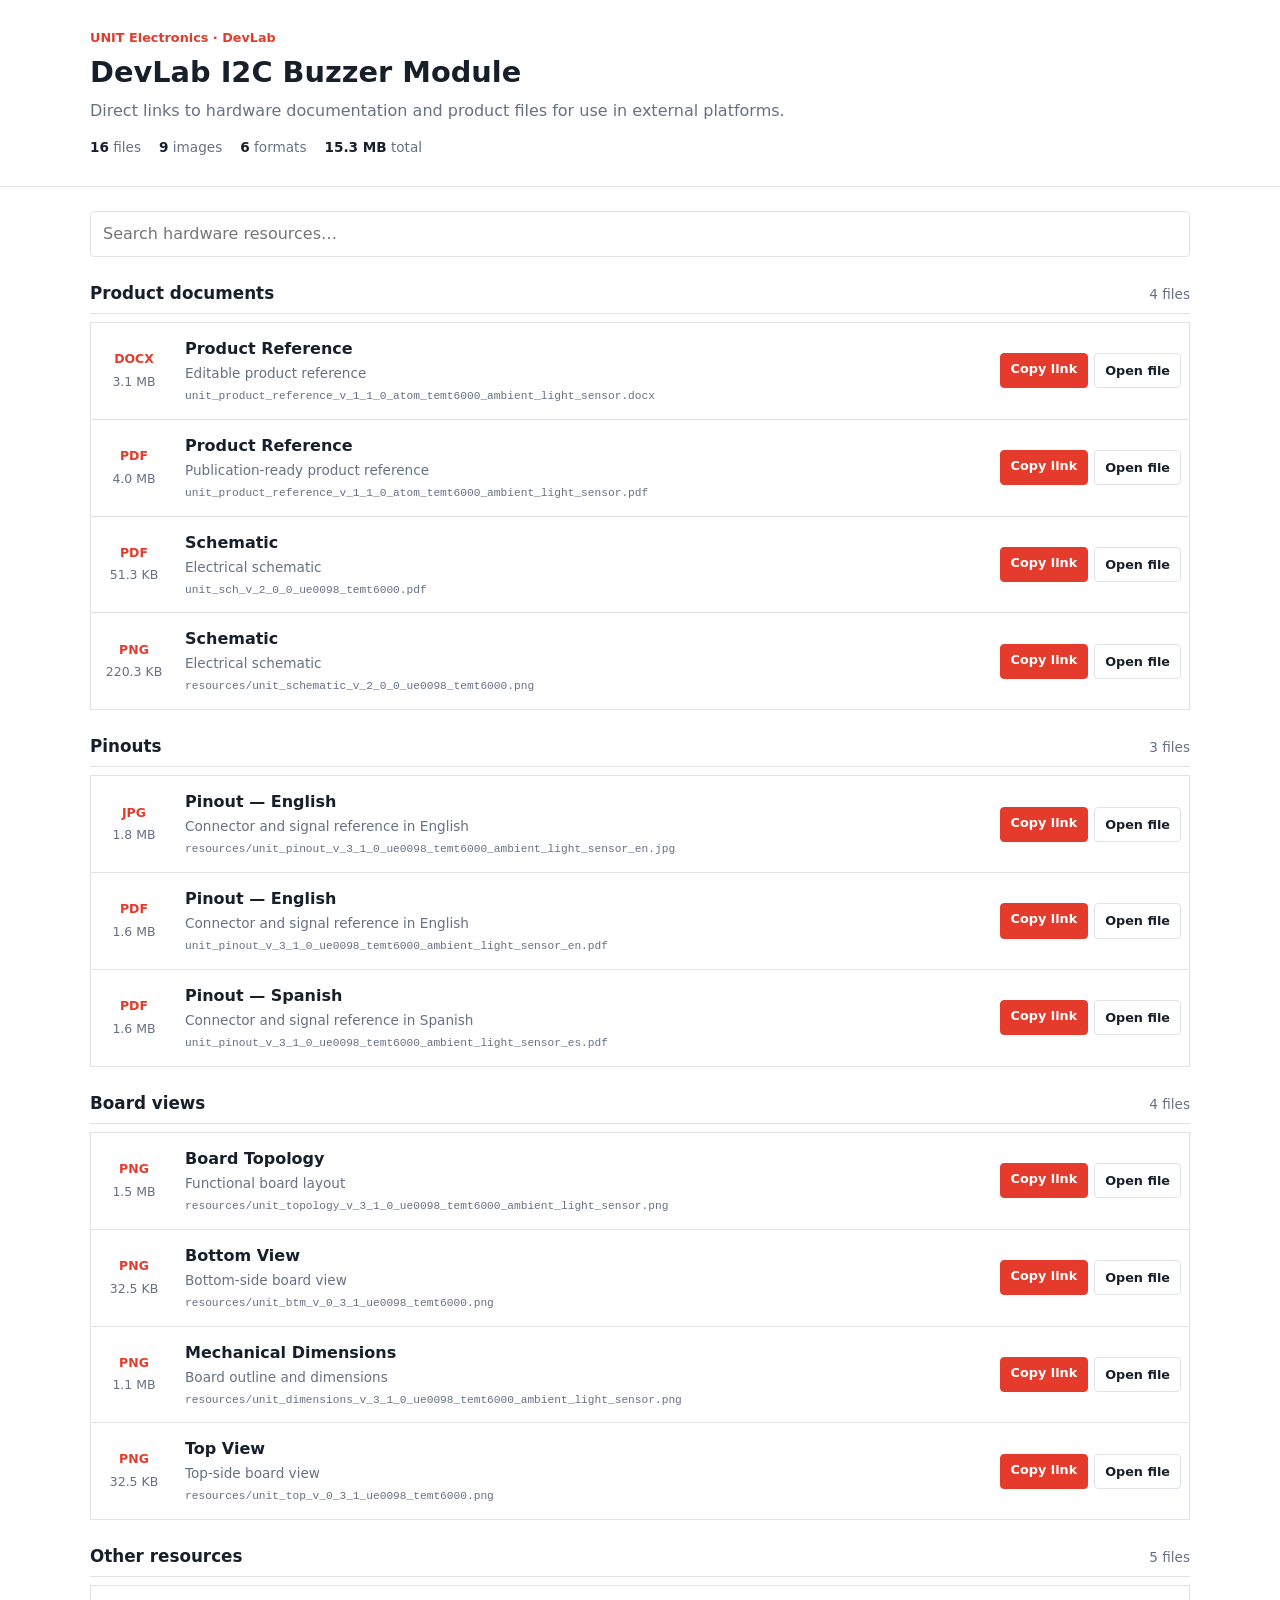
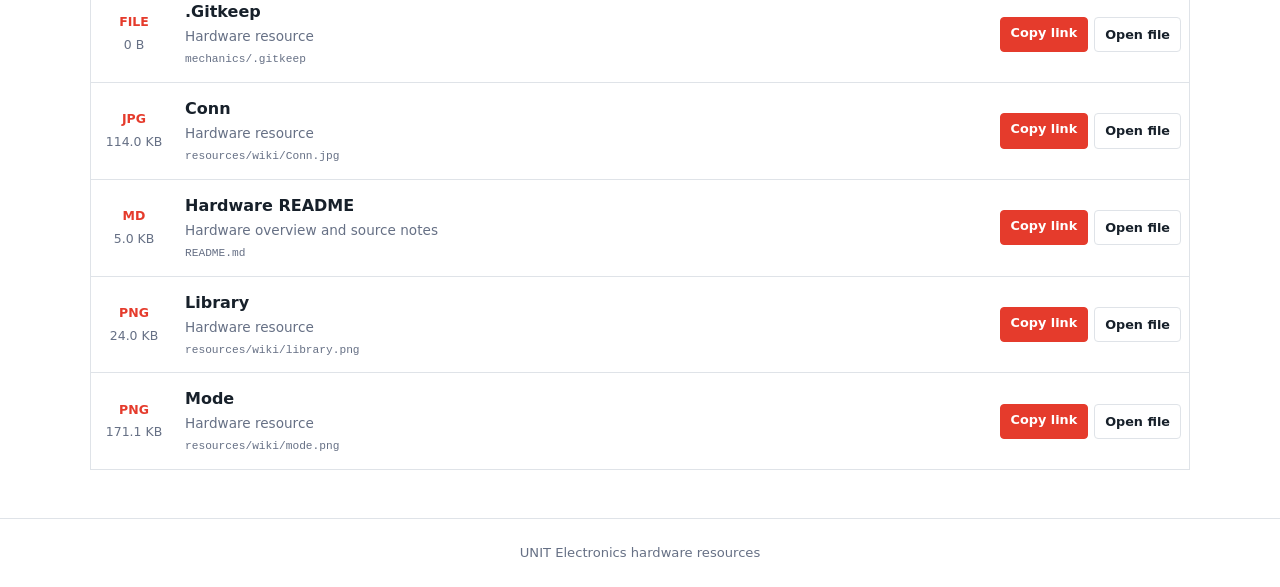
==== docs/index.html @ d955d3a2 "Auto-update hardware documentation" ====
<!DOCTYPE html>
<html lang="en">
<head>
  <base href="hardware/">
  <meta charset="UTF-8">
  <meta name="viewport" content="width=device-width, initial-scale=1.0">
  <meta name="description" content="DevLab I2C Buzzer Module hardware documentation and downloads">
  <title>DevLab I2C Buzzer Module | Hardware Resources</title>
  <style>
    :root {
      --ink: #17202a;
      --muted: #667085;
      --line: #dfe3e8;
      --brand: #e53b2c;
    }
    * { box-sizing: border-box; }
    body {
      margin: 0;
      color: var(--ink);
      font: 16px/1.5 Inter, ui-sans-serif, system-ui, -apple-system, sans-serif;
    }
    .site-header { border-bottom: 1px solid var(--line); }
    .header-content, main {
      width: min(1100px, calc(100% - 32px));
      margin: 0 auto;
    }
    .header-content { padding: 28px 0; }
    .eyebrow {
      margin: 0 0 4px;
      color: var(--brand);
      font-size: .8rem;
      font-weight: 700;
    }
    h1 { margin: 0; font-size: 1.8rem; }
    .subtitle { margin: 5px 0 0; color: var(--muted); }
    .summary {
      display: flex;
      flex-wrap: wrap;
      gap: 18px;
      margin-top: 14px;
      color: var(--muted);
      font-size: .85rem;
    }
    .summary strong { color: var(--ink); }
    main { padding: 24px 0 48px; }
    .toolbar { margin-bottom: 24px; }
    .search {
      width: 100%;
      padding: 10px 12px;
      border: 1px solid var(--line);
      border-radius: 4px;
      color: var(--ink);
      font: inherit;
    }
    .search:focus { outline: 2px solid #f6c4bf; border-color: var(--brand); }
    .resource-section { margin-top: 24px; }
    .section-heading {
      display: flex;
      align-items: baseline;
      justify-content: space-between;
      margin-bottom: 8px;
      border-bottom: 1px solid var(--line);
    }
    .section-heading h2 { margin: 0 0 7px; font-size: 1.05rem; }
    .section-heading span { color: var(--muted); font-size: .85rem; }
    .resource-list { border-top: 1px solid var(--line); }
    .resource-item {
      display: grid;
      grid-template-columns: 70px minmax(0, 1fr) auto;
      align-items: center;
      gap: 16px;
      padding: 14px 8px;
      border: 1px solid var(--line);
      border-top: 0;
    }
    .file-meta { display: grid; gap: 4px; text-align: center; }
    .file-type {
      color: var(--brand);
      font-size: .78rem;
    }
    .file-size { color: var(--muted); font-size: .78rem; }
    .resource-details { min-width: 0; }
    .resource-item h3 { margin: 0; font-size: 1rem; }
    .resource-item p {
      display: inline;
      margin: 0 8px 0 0;
      color: var(--muted);
      font-size: .85rem;
    }
    .resource-item code {
      display: block;
      overflow: hidden;
      margin-top: 3px;
      color: var(--muted);
      font-size: .7rem;
      text-overflow: ellipsis;
      white-space: nowrap;
    }
    .actions { display: flex; gap: 6px; }
    .button {
      display: inline-flex;
      justify-content: center;
      padding: 7px 10px;
      border: 1px solid var(--line);
      border-radius: 4px;
      color: var(--ink);
      background: #fff;
      cursor: pointer;
      text-decoration: none;
      font-size: .8rem;
      font-weight: 600;
      font-family: inherit;
    }
    .button:hover { border-color: #aeb4bd; }
    .button.primary { color: #fff; border-color: var(--brand); background: var(--brand); }
    .empty-state { display: none; padding: 32px 0; color: var(--muted); text-align: center; }
    footer { padding: 24px 16px; border-top: 1px solid var(--line); color: var(--muted); text-align: center; font-size: .82rem; }
    [hidden] { display: none !important; }
    .visually-hidden {
      position: absolute;
      width: 1px;
      height: 1px;
      padding: 0;
      margin: -1px;
      overflow: hidden;
      clip: rect(0, 0, 0, 0);
      white-space: nowrap;
      border: 0;
    }
    @media (max-width: 680px) {
      .resource-item { grid-template-columns: 52px minmax(0, 1fr); }
      .actions { grid-column: 1 / -1; padding-left: 68px; }
    }
  </style>
</head>
<body>
  <header class="site-header">
    <div class="header-content">
      <p class="eyebrow">UNIT Electronics · DevLab</p>
      <h1>DevLab I2C Buzzer Module</h1>
      <p class="subtitle">Direct links to hardware documentation and product files for use in external platforms.</p>
      <div class="summary" aria-label="Resource summary">
        <span><strong>16</strong> files</span>
        <span><strong>9</strong> images</span>
        <span><strong>6</strong> formats</span>
        <span><strong>15.3 MB</strong> total</span>
      </div>
    </div>
  </header>
  <main>
    <div class="toolbar">
      <label for="resource-search" class="visually-hidden">Search hardware resources</label>
      <input id="resource-search" class="search" type="search" placeholder="Search hardware resources…" autocomplete="off">
    </div>

      <section class="resource-section">
        <div class="section-heading">
          <h2>Product documents</h2>
          <span>4 files</span>
        </div>
        <div class="resource-list">
        <article class="resource-item" data-search="product reference unit_product_reference_v_1_1_0_atom_temt6000_ambient_light_sensor.docx editable product reference">
          <div class="file-meta">
            <strong class="file-type">DOCX</strong>
            <span class="file-size">3.1 MB</span>
          </div>
          <div class="resource-details">
            <h3>Product Reference</h3>
            <p>Editable product reference</p>
            <code title="unit_product_reference_v_1_1_0_atom_temt6000_ambient_light_sensor.docx">unit_product_reference_v_1_1_0_atom_temt6000_ambient_light_sensor.docx</code>
          </div>
          <div class="actions">
            <button class="button primary copy-link" type="button" data-url="unit_product_reference_v_1_1_0_atom_temt6000_ambient_light_sensor.docx">Copy link</button>
            <a class="button" href="unit_product_reference_v_1_1_0_atom_temt6000_ambient_light_sensor.docx" target="_blank" rel="noopener">Open file</a>
          </div>
        </article>

        <article class="resource-item" data-search="product reference unit_product_reference_v_1_1_0_atom_temt6000_ambient_light_sensor.pdf publication-ready product reference">
          <div class="file-meta">
            <strong class="file-type">PDF</strong>
            <span class="file-size">4.0 MB</span>
          </div>
          <div class="resource-details">
            <h3>Product Reference</h3>
            <p>Publication-ready product reference</p>
            <code title="unit_product_reference_v_1_1_0_atom_temt6000_ambient_light_sensor.pdf">unit_product_reference_v_1_1_0_atom_temt6000_ambient_light_sensor.pdf</code>
          </div>
          <div class="actions">
            <button class="button primary copy-link" type="button" data-url="unit_product_reference_v_1_1_0_atom_temt6000_ambient_light_sensor.pdf">Copy link</button>
            <a class="button" href="unit_product_reference_v_1_1_0_atom_temt6000_ambient_light_sensor.pdf" target="_blank" rel="noopener">Open file</a>
          </div>
        </article>

        <article class="resource-item" data-search="schematic unit_sch_v_2_0_0_ue0098_temt6000.pdf electrical schematic">
          <div class="file-meta">
            <strong class="file-type">PDF</strong>
            <span class="file-size">51.3 KB</span>
          </div>
          <div class="resource-details">
            <h3>Schematic</h3>
            <p>Electrical schematic</p>
            <code title="unit_sch_v_2_0_0_ue0098_temt6000.pdf">unit_sch_v_2_0_0_ue0098_temt6000.pdf</code>
          </div>
          <div class="actions">
            <button class="button primary copy-link" type="button" data-url="unit_sch_v_2_0_0_ue0098_temt6000.pdf">Copy link</button>
            <a class="button" href="unit_sch_v_2_0_0_ue0098_temt6000.pdf" target="_blank" rel="noopener">Open file</a>
          </div>
        </article>

        <article class="resource-item" data-search="schematic resources/unit_schematic_v_2_0_0_ue0098_temt6000.png electrical schematic">
          <div class="file-meta">
            <strong class="file-type">PNG</strong>
            <span class="file-size">220.3 KB</span>
          </div>
          <div class="resource-details">
            <h3>Schematic</h3>
            <p>Electrical schematic</p>
            <code title="resources/unit_schematic_v_2_0_0_ue0098_temt6000.png">resources/unit_schematic_v_2_0_0_ue0098_temt6000.png</code>
          </div>
          <div class="actions">
            <button class="button primary copy-link" type="button" data-url="resources/unit_schematic_v_2_0_0_ue0098_temt6000.png">Copy link</button>
            <a class="button" href="resources/unit_schematic_v_2_0_0_ue0098_temt6000.png" target="_blank" rel="noopener">Open file</a>
          </div>
        </article>
        </div>
      </section>
      <section class="resource-section">
        <div class="section-heading">
          <h2>Pinouts</h2>
          <span>3 files</span>
        </div>
        <div class="resource-list">
        <article class="resource-item" data-search="pinout — english resources/unit_pinout_v_3_1_0_ue0098_temt6000_ambient_light_sensor_en.jpg connector and signal reference in english">
          <div class="file-meta">
            <strong class="file-type">JPG</strong>
            <span class="file-size">1.8 MB</span>
          </div>
          <div class="resource-details">
            <h3>Pinout — English</h3>
            <p>Connector and signal reference in English</p>
            <code title="resources/unit_pinout_v_3_1_0_ue0098_temt6000_ambient_light_sensor_en.jpg">resources/unit_pinout_v_3_1_0_ue0098_temt6000_ambient_light_sensor_en.jpg</code>
          </div>
          <div class="actions">
            <button class="button primary copy-link" type="button" data-url="resources/unit_pinout_v_3_1_0_ue0098_temt6000_ambient_light_sensor_en.jpg">Copy link</button>
            <a class="button" href="resources/unit_pinout_v_3_1_0_ue0098_temt6000_ambient_light_sensor_en.jpg" target="_blank" rel="noopener">Open file</a>
          </div>
        </article>

        <article class="resource-item" data-search="pinout — english unit_pinout_v_3_1_0_ue0098_temt6000_ambient_light_sensor_en.pdf connector and signal reference in english">
          <div class="file-meta">
            <strong class="file-type">PDF</strong>
            <span class="file-size">1.6 MB</span>
          </div>
          <div class="resource-details">
            <h3>Pinout — English</h3>
            <p>Connector and signal reference in English</p>
            <code title="unit_pinout_v_3_1_0_ue0098_temt6000_ambient_light_sensor_en.pdf">unit_pinout_v_3_1_0_ue0098_temt6000_ambient_light_sensor_en.pdf</code>
          </div>
          <div class="actions">
            <button class="button primary copy-link" type="button" data-url="unit_pinout_v_3_1_0_ue0098_temt6000_ambient_light_sensor_en.pdf">Copy link</button>
            <a class="button" href="unit_pinout_v_3_1_0_ue0098_temt6000_ambient_light_sensor_en.pdf" target="_blank" rel="noopener">Open file</a>
          </div>
        </article>

        <article class="resource-item" data-search="pinout — spanish unit_pinout_v_3_1_0_ue0098_temt6000_ambient_light_sensor_es.pdf connector and signal reference in spanish">
          <div class="file-meta">
            <strong class="file-type">PDF</strong>
            <span class="file-size">1.6 MB</span>
          </div>
          <div class="resource-details">
            <h3>Pinout — Spanish</h3>
            <p>Connector and signal reference in Spanish</p>
            <code title="unit_pinout_v_3_1_0_ue0098_temt6000_ambient_light_sensor_es.pdf">unit_pinout_v_3_1_0_ue0098_temt6000_ambient_light_sensor_es.pdf</code>
          </div>
          <div class="actions">
            <button class="button primary copy-link" type="button" data-url="unit_pinout_v_3_1_0_ue0098_temt6000_ambient_light_sensor_es.pdf">Copy link</button>
            <a class="button" href="unit_pinout_v_3_1_0_ue0098_temt6000_ambient_light_sensor_es.pdf" target="_blank" rel="noopener">Open file</a>
          </div>
        </article>
        </div>
      </section>
      <section class="resource-section">
        <div class="section-heading">
          <h2>Board views</h2>
          <span>4 files</span>
        </div>
        <div class="resource-list">
        <article class="resource-item" data-search="board topology resources/unit_topology_v_3_1_0_ue0098_temt6000_ambient_light_sensor.png functional board layout">
          <div class="file-meta">
            <strong class="file-type">PNG</strong>
            <span class="file-size">1.5 MB</span>
          </div>
          <div class="resource-details">
            <h3>Board Topology</h3>
            <p>Functional board layout</p>
            <code title="resources/unit_topology_v_3_1_0_ue0098_temt6000_ambient_light_sensor.png">resources/unit_topology_v_3_1_0_ue0098_temt6000_ambient_light_sensor.png</code>
          </div>
          <div class="actions">
            <button class="button primary copy-link" type="button" data-url="resources/unit_topology_v_3_1_0_ue0098_temt6000_ambient_light_sensor.png">Copy link</button>
            <a class="button" href="resources/unit_topology_v_3_1_0_ue0098_temt6000_ambient_light_sensor.png" target="_blank" rel="noopener">Open file</a>
          </div>
        </article>

        <article class="resource-item" data-search="bottom view resources/unit_btm_v_0_3_1_ue0098_temt6000.png bottom-side board view">
          <div class="file-meta">
            <strong class="file-type">PNG</strong>
            <span class="file-size">32.5 KB</span>
          </div>
          <div class="resource-details">
            <h3>Bottom View</h3>
            <p>Bottom-side board view</p>
            <code title="resources/unit_btm_v_0_3_1_ue0098_temt6000.png">resources/unit_btm_v_0_3_1_ue0098_temt6000.png</code>
          </div>
          <div class="actions">
            <button class="button primary copy-link" type="button" data-url="resources/unit_btm_v_0_3_1_ue0098_temt6000.png">Copy link</button>
            <a class="button" href="resources/unit_btm_v_0_3_1_ue0098_temt6000.png" target="_blank" rel="noopener">Open file</a>
          </div>
        </article>

        <article class="resource-item" data-search="mechanical dimensions resources/unit_dimensions_v_3_1_0_ue0098_temt6000_ambient_light_sensor.png board outline and dimensions">
          <div class="file-meta">
            <strong class="file-type">PNG</strong>
            <span class="file-size">1.1 MB</span>
          </div>
          <div class="resource-details">
            <h3>Mechanical Dimensions</h3>
            <p>Board outline and dimensions</p>
            <code title="resources/unit_dimensions_v_3_1_0_ue0098_temt6000_ambient_light_sensor.png">resources/unit_dimensions_v_3_1_0_ue0098_temt6000_ambient_light_sensor.png</code>
          </div>
          <div class="actions">
            <button class="button primary copy-link" type="button" data-url="resources/unit_dimensions_v_3_1_0_ue0098_temt6000_ambient_light_sensor.png">Copy link</button>
            <a class="button" href="resources/unit_dimensions_v_3_1_0_ue0098_temt6000_ambient_light_sensor.png" target="_blank" rel="noopener">Open file</a>
          </div>
        </article>

        <article class="resource-item" data-search="top view resources/unit_top_v_0_3_1_ue0098_temt6000.png top-side board view">
          <div class="file-meta">
            <strong class="file-type">PNG</strong>
            <span class="file-size">32.5 KB</span>
          </div>
          <div class="resource-details">
            <h3>Top View</h3>
            <p>Top-side board view</p>
            <code title="resources/unit_top_v_0_3_1_ue0098_temt6000.png">resources/unit_top_v_0_3_1_ue0098_temt6000.png</code>
          </div>
          <div class="actions">
            <button class="button primary copy-link" type="button" data-url="resources/unit_top_v_0_3_1_ue0098_temt6000.png">Copy link</button>
            <a class="button" href="resources/unit_top_v_0_3_1_ue0098_temt6000.png" target="_blank" rel="noopener">Open file</a>
          </div>
        </article>
        </div>
      </section>
      <section class="resource-section">
        <div class="section-heading">
          <h2>Other resources</h2>
          <span>5 files</span>
        </div>
        <div class="resource-list">
        <article class="resource-item" data-search=".gitkeep mechanics/.gitkeep hardware resource">
          <div class="file-meta">
            <strong class="file-type">FILE</strong>
            <span class="file-size">0 B</span>
          </div>
          <div class="resource-details">
            <h3>.Gitkeep</h3>
            <p>Hardware resource</p>
            <code title="mechanics/.gitkeep">mechanics/.gitkeep</code>
          </div>
          <div class="actions">
            <button class="button primary copy-link" type="button" data-url="mechanics/.gitkeep">Copy link</button>
            <a class="button" href="mechanics/.gitkeep" target="_blank" rel="noopener">Open file</a>
          </div>
        </article>

        <article class="resource-item" data-search="conn resources/wiki/conn.jpg hardware resource">
          <div class="file-meta">
            <strong class="file-type">JPG</strong>
            <span class="file-size">114.0 KB</span>
          </div>
          <div class="resource-details">
            <h3>Conn</h3>
            <p>Hardware resource</p>
            <code title="resources/wiki/Conn.jpg">resources/wiki/Conn.jpg</code>
          </div>
          <div class="actions">
            <button class="button primary copy-link" type="button" data-url="resources/wiki/Conn.jpg">Copy link</button>
            <a class="button" href="resources/wiki/Conn.jpg" target="_blank" rel="noopener">Open file</a>
          </div>
        </article>

        <article class="resource-item" data-search="hardware readme readme.md hardware overview and source notes">
          <div class="file-meta">
            <strong class="file-type">MD</strong>
            <span class="file-size">5.0 KB</span>
          </div>
          <div class="resource-details">
            <h3>Hardware README</h3>
            <p>Hardware overview and source notes</p>
            <code title="README.md">README.md</code>
          </div>
          <div class="actions">
            <button class="button primary copy-link" type="button" data-url="README.md">Copy link</button>
            <a class="button" href="README.md" target="_blank" rel="noopener">Open file</a>
          </div>
        </article>

        <article class="resource-item" data-search="library resources/wiki/library.png hardware resource">
          <div class="file-meta">
            <strong class="file-type">PNG</strong>
            <span class="file-size">24.0 KB</span>
          </div>
          <div class="resource-details">
            <h3>Library</h3>
            <p>Hardware resource</p>
            <code title="resources/wiki/library.png">resources/wiki/library.png</code>
          </div>
          <div class="actions">
            <button class="button primary copy-link" type="button" data-url="resources/wiki/library.png">Copy link</button>
            <a class="button" href="resources/wiki/library.png" target="_blank" rel="noopener">Open file</a>
          </div>
        </article>

        <article class="resource-item" data-search="mode resources/wiki/mode.png hardware resource">
          <div class="file-meta">
            <strong class="file-type">PNG</strong>
            <span class="file-size">171.1 KB</span>
          </div>
          <div class="resource-details">
            <h3>Mode</h3>
            <p>Hardware resource</p>
            <code title="resources/wiki/mode.png">resources/wiki/mode.png</code>
          </div>
          <div class="actions">
            <button class="button primary copy-link" type="button" data-url="resources/wiki/mode.png">Copy link</button>
            <a class="button" href="resources/wiki/mode.png" target="_blank" rel="noopener">Open file</a>
          </div>
        </article>
        </div>
      </section>
    <p id="empty-state" class="empty-state">No resources match your search.</p>
  </main>
  <footer>UNIT Electronics hardware resources</footer>
  <script>
    const search = document.getElementById('resource-search');
    const sections = [...document.querySelectorAll('.resource-section')];
    const emptyState = document.getElementById('empty-state');
    const copyText = async (text) => {
      try {
        await navigator.clipboard.writeText(text);
      } catch (error) {
        const input = document.createElement('textarea');
        input.value = text;
        input.style.position = 'fixed';
        input.style.opacity = '0';
        document.body.appendChild(input);
        input.select();
        document.execCommand('copy');
        input.remove();
      }
    };
    document.querySelectorAll('.copy-link').forEach((button) => {
      button.addEventListener('click', async () => {
        const absoluteUrl = new URL(button.dataset.url, document.baseURI).href;
        await copyText(absoluteUrl);
        const originalLabel = button.textContent;
        button.textContent = 'Copied';
        setTimeout(() => { button.textContent = originalLabel; }, 1600);
      });
    });
    search.addEventListener('input', () => {
      const query = search.value.trim().toLowerCase();
      let visibleCards = 0;
      sections.forEach((section) => {
        let sectionCards = 0;
        section.querySelectorAll('.resource-item').forEach((card) => {
          const match = card.dataset.search.includes(query);
          card.hidden = !match;
          sectionCards += Number(match);
        });
        section.hidden = sectionCards === 0;
        visibleCards += sectionCards;
      });
      emptyState.style.display = visibleCards ? 'none' : 'block';
    });
  </script>
</body>
</html>
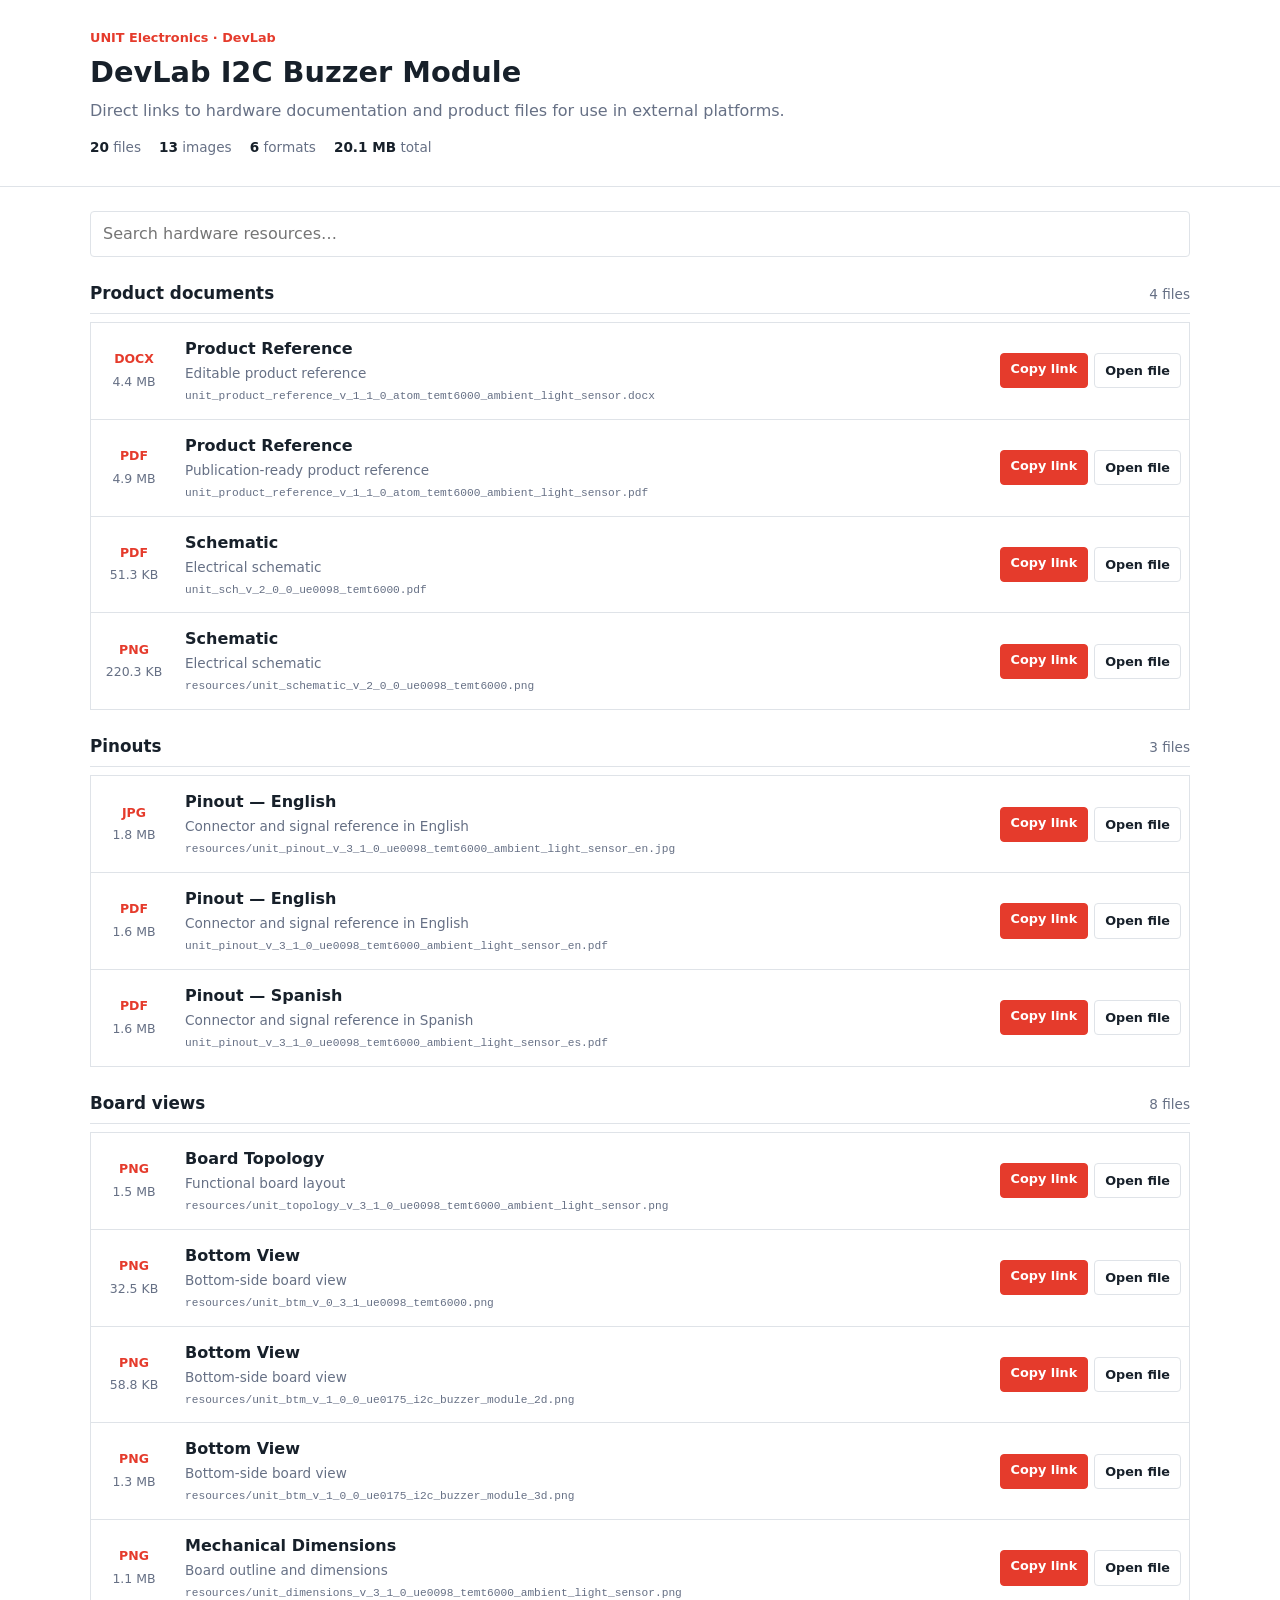
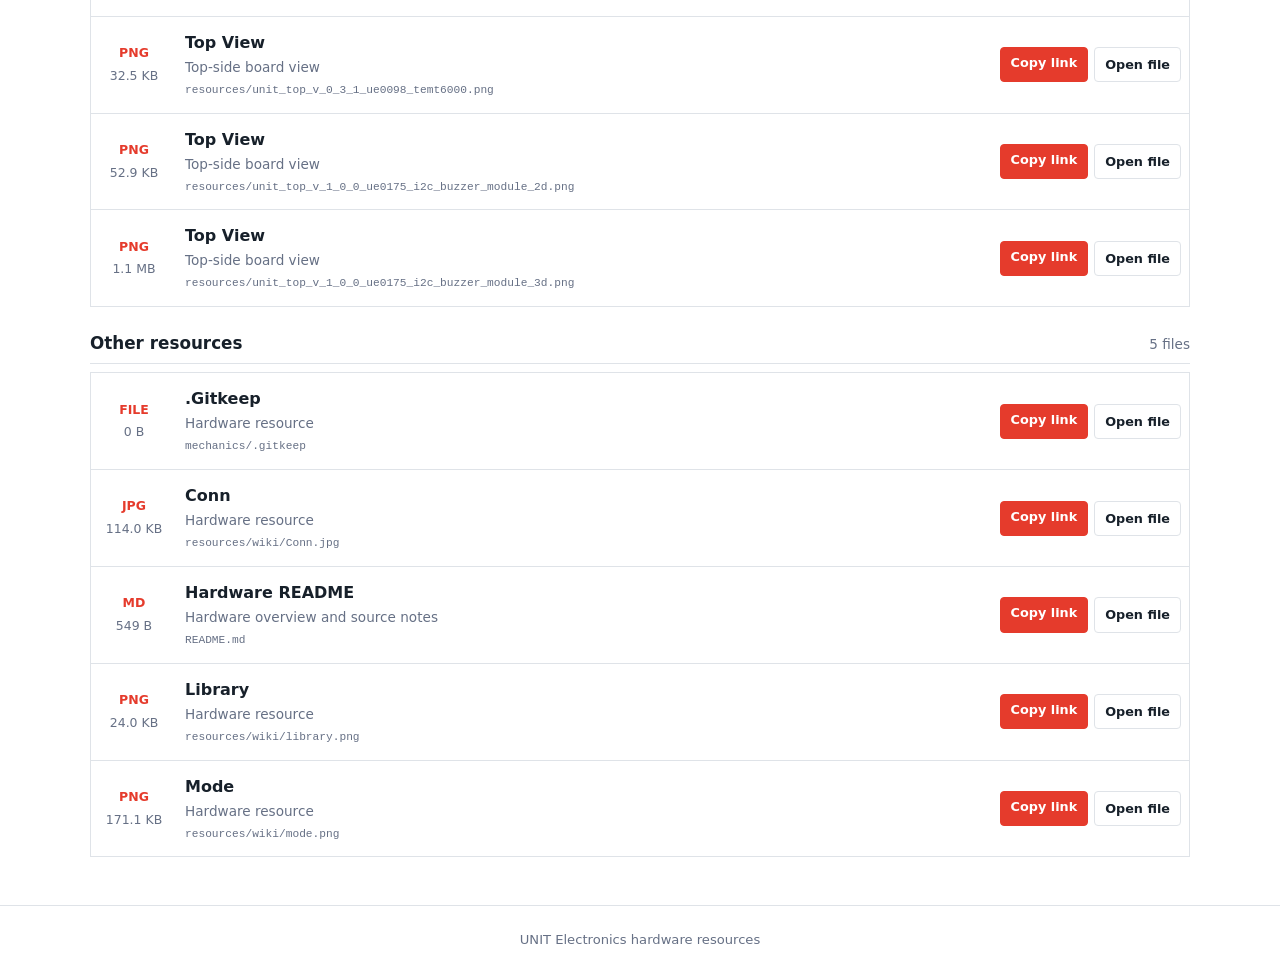
==== commit efe256e2: "Auto-update hardware documentation" ====
--- a/docs/index.html
+++ b/docs/index.html
@@ -140,10 +140,10 @@
       <h1>DevLab I2C Buzzer Module</h1>
       <p class="subtitle">Direct links to hardware documentation and product files for use in external platforms.</p>
       <div class="summary" aria-label="Resource summary">
-        <span><strong>16</strong> files</span>
-        <span><strong>9</strong> images</span>
+        <span><strong>20</strong> files</span>
+        <span><strong>13</strong> images</span>
         <span><strong>6</strong> formats</span>
-        <span><strong>15.3 MB</strong> total</span>
+        <span><strong>20.1 MB</strong> total</span>
       </div>
     </div>
   </header>
@@ -162,7 +162,7 @@
         <article class="resource-item" data-search="product reference unit_product_reference_v_1_1_0_atom_temt6000_ambient_light_sensor.docx editable product reference">
           <div class="file-meta">
             <strong class="file-type">DOCX</strong>
-            <span class="file-size">3.1 MB</span>
+            <span class="file-size">4.4 MB</span>
           </div>
           <div class="resource-details">
             <h3>Product Reference</h3>
@@ -178,7 +178,7 @@
         <article class="resource-item" data-search="product reference unit_product_reference_v_1_1_0_atom_temt6000_ambient_light_sensor.pdf publication-ready product reference">
           <div class="file-meta">
             <strong class="file-type">PDF</strong>
-            <span class="file-size">4.0 MB</span>
+            <span class="file-size">4.9 MB</span>
           </div>
           <div class="resource-details">
             <h3>Product Reference</h3>
@@ -282,7 +282,7 @@
       <section class="resource-section">
         <div class="section-heading">
           <h2>Board views</h2>
-          <span>4 files</span>
+          <span>8 files</span>
         </div>
         <div class="resource-list">
         <article class="resource-item" data-search="board topology resources/unit_topology_v_3_1_0_ue0098_temt6000_ambient_light_sensor.png functional board layout">
@@ -317,6 +317,38 @@
           </div>
         </article>
 
+        <article class="resource-item" data-search="bottom view resources/unit_btm_v_1_0_0_ue0175_i2c_buzzer_module_2d.png bottom-side board view">
+          <div class="file-meta">
+            <strong class="file-type">PNG</strong>
+            <span class="file-size">58.8 KB</span>
+          </div>
+          <div class="resource-details">
+            <h3>Bottom View</h3>
+            <p>Bottom-side board view</p>
+            <code title="resources/unit_btm_v_1_0_0_ue0175_i2c_buzzer_module_2d.png">resources/unit_btm_v_1_0_0_ue0175_i2c_buzzer_module_2d.png</code>
+          </div>
+          <div class="actions">
+            <button class="button primary copy-link" type="button" data-url="resources/unit_btm_v_1_0_0_ue0175_i2c_buzzer_module_2d.png">Copy link</button>
+            <a class="button" href="resources/unit_btm_v_1_0_0_ue0175_i2c_buzzer_module_2d.png" target="_blank" rel="noopener">Open file</a>
+          </div>
+        </article>
+
+        <article class="resource-item" data-search="bottom view resources/unit_btm_v_1_0_0_ue0175_i2c_buzzer_module_3d.png bottom-side board view">
+          <div class="file-meta">
+            <strong class="file-type">PNG</strong>
+            <span class="file-size">1.3 MB</span>
+          </div>
+          <div class="resource-details">
+            <h3>Bottom View</h3>
+            <p>Bottom-side board view</p>
+            <code title="resources/unit_btm_v_1_0_0_ue0175_i2c_buzzer_module_3d.png">resources/unit_btm_v_1_0_0_ue0175_i2c_buzzer_module_3d.png</code>
+          </div>
+          <div class="actions">
+            <button class="button primary copy-link" type="button" data-url="resources/unit_btm_v_1_0_0_ue0175_i2c_buzzer_module_3d.png">Copy link</button>
+            <a class="button" href="resources/unit_btm_v_1_0_0_ue0175_i2c_buzzer_module_3d.png" target="_blank" rel="noopener">Open file</a>
+          </div>
+        </article>
+
         <article class="resource-item" data-search="mechanical dimensions resources/unit_dimensions_v_3_1_0_ue0098_temt6000_ambient_light_sensor.png board outline and dimensions">
           <div class="file-meta">
             <strong class="file-type">PNG</strong>
@@ -346,6 +378,38 @@
           <div class="actions">
             <button class="button primary copy-link" type="button" data-url="resources/unit_top_v_0_3_1_ue0098_temt6000.png">Copy link</button>
             <a class="button" href="resources/unit_top_v_0_3_1_ue0098_temt6000.png" target="_blank" rel="noopener">Open file</a>
+          </div>
+        </article>
+
+        <article class="resource-item" data-search="top view resources/unit_top_v_1_0_0_ue0175_i2c_buzzer_module_2d.png top-side board view">
+          <div class="file-meta">
+            <strong class="file-type">PNG</strong>
+            <span class="file-size">52.9 KB</span>
+          </div>
+          <div class="resource-details">
+            <h3>Top View</h3>
+            <p>Top-side board view</p>
+            <code title="resources/unit_top_v_1_0_0_ue0175_i2c_buzzer_module_2d.png">resources/unit_top_v_1_0_0_ue0175_i2c_buzzer_module_2d.png</code>
+          </div>
+          <div class="actions">
+            <button class="button primary copy-link" type="button" data-url="resources/unit_top_v_1_0_0_ue0175_i2c_buzzer_module_2d.png">Copy link</button>
+            <a class="button" href="resources/unit_top_v_1_0_0_ue0175_i2c_buzzer_module_2d.png" target="_blank" rel="noopener">Open file</a>
+          </div>
+        </article>
+
+        <article class="resource-item" data-search="top view resources/unit_top_v_1_0_0_ue0175_i2c_buzzer_module_3d.png top-side board view">
+          <div class="file-meta">
+            <strong class="file-type">PNG</strong>
+            <span class="file-size">1.1 MB</span>
+          </div>
+          <div class="resource-details">
+            <h3>Top View</h3>
+            <p>Top-side board view</p>
+            <code title="resources/unit_top_v_1_0_0_ue0175_i2c_buzzer_module_3d.png">resources/unit_top_v_1_0_0_ue0175_i2c_buzzer_module_3d.png</code>
+          </div>
+          <div class="actions">
+            <button class="button primary copy-link" type="button" data-url="resources/unit_top_v_1_0_0_ue0175_i2c_buzzer_module_3d.png">Copy link</button>
+            <a class="button" href="resources/unit_top_v_1_0_0_ue0175_i2c_buzzer_module_3d.png" target="_blank" rel="noopener">Open file</a>
           </div>
         </article>
         </div>
@@ -391,7 +455,7 @@
         <article class="resource-item" data-search="hardware readme readme.md hardware overview and source notes">
           <div class="file-meta">
             <strong class="file-type">MD</strong>
-            <span class="file-size">5.0 KB</span>
+            <span class="file-size">549 B</span>
           </div>
           <div class="resource-details">
             <h3>Hardware README</h3>
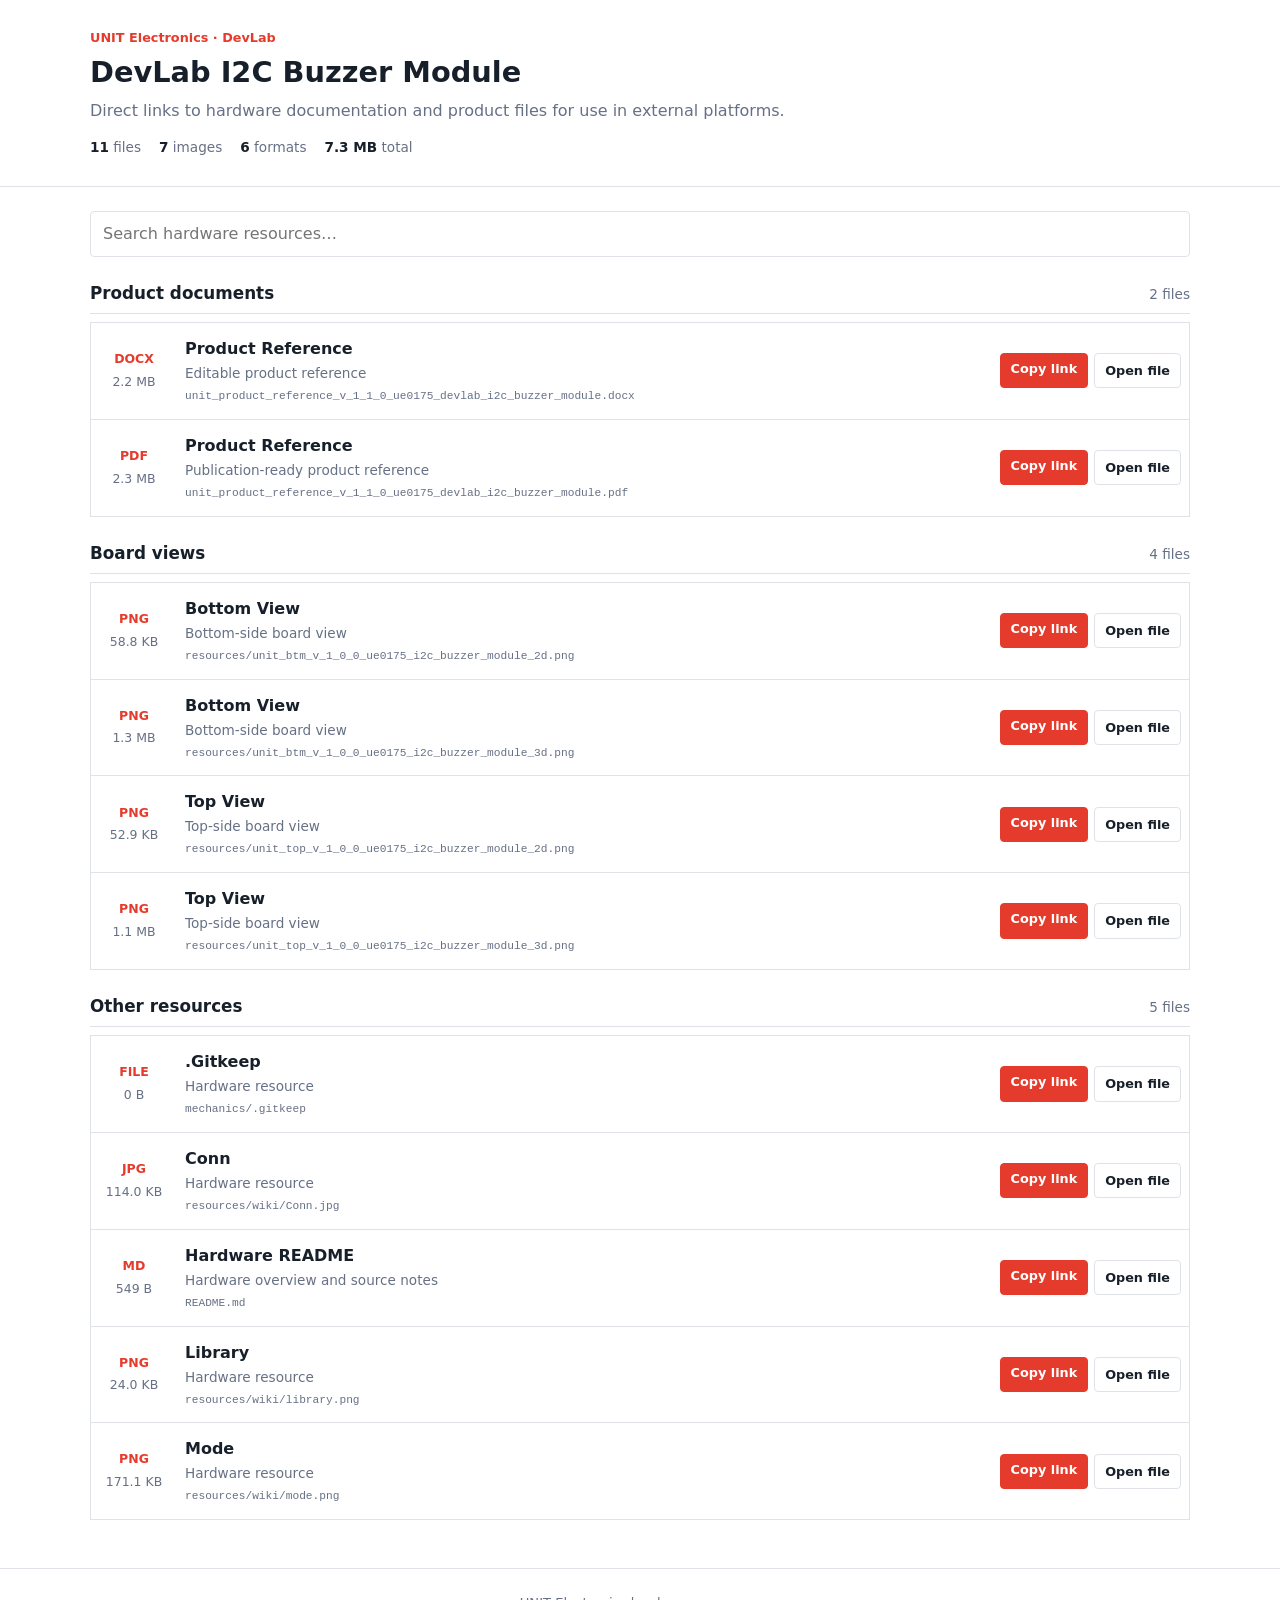
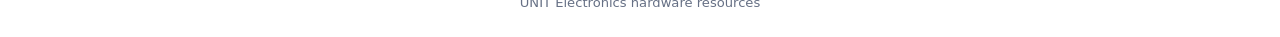
==== commit 8b3f0d53: "Auto-update hardware documentation" ====
--- a/docs/index.html
+++ b/docs/index.html
@@ -140,10 +140,10 @@
       <h1>DevLab I2C Buzzer Module</h1>
       <p class="subtitle">Direct links to hardware documentation and product files for use in external platforms.</p>
       <div class="summary" aria-label="Resource summary">
-        <span><strong>20</strong> files</span>
-        <span><strong>13</strong> images</span>
+        <span><strong>11</strong> files</span>
+        <span><strong>7</strong> images</span>
         <span><strong>6</strong> formats</span>
-        <span><strong>20.1 MB</strong> total</span>
+        <span><strong>7.3 MB</strong> total</span>
       </div>
     </div>
   </header>
@@ -156,125 +156,38 @@
       <section class="resource-section">
         <div class="section-heading">
           <h2>Product documents</h2>
-          <span>4 files</span>
+          <span>2 files</span>
         </div>
         <div class="resource-list">
-        <article class="resource-item" data-search="product reference unit_product_reference_v_1_1_0_atom_temt6000_ambient_light_sensor.docx editable product reference">
+        <article class="resource-item" data-search="product reference unit_product_reference_v_1_1_0_ue0175_devlab_i2c_buzzer_module.docx editable product reference">
           <div class="file-meta">
             <strong class="file-type">DOCX</strong>
-            <span class="file-size">4.4 MB</span>
+            <span class="file-size">2.2 MB</span>
           </div>
           <div class="resource-details">
             <h3>Product Reference</h3>
             <p>Editable product reference</p>
-            <code title="unit_product_reference_v_1_1_0_atom_temt6000_ambient_light_sensor.docx">unit_product_reference_v_1_1_0_atom_temt6000_ambient_light_sensor.docx</code>
-          </div>
-          <div class="actions">
-            <button class="button primary copy-link" type="button" data-url="unit_product_reference_v_1_1_0_atom_temt6000_ambient_light_sensor.docx">Copy link</button>
-            <a class="button" href="unit_product_reference_v_1_1_0_atom_temt6000_ambient_light_sensor.docx" target="_blank" rel="noopener">Open file</a>
-          </div>
-        </article>
-
-        <article class="resource-item" data-search="product reference unit_product_reference_v_1_1_0_atom_temt6000_ambient_light_sensor.pdf publication-ready product reference">
+            <code title="unit_product_reference_v_1_1_0_ue0175_devlab_i2c_buzzer_module.docx">unit_product_reference_v_1_1_0_ue0175_devlab_i2c_buzzer_module.docx</code>
+          </div>
+          <div class="actions">
+            <button class="button primary copy-link" type="button" data-url="unit_product_reference_v_1_1_0_ue0175_devlab_i2c_buzzer_module.docx">Copy link</button>
+            <a class="button" href="unit_product_reference_v_1_1_0_ue0175_devlab_i2c_buzzer_module.docx" target="_blank" rel="noopener">Open file</a>
+          </div>
+        </article>
+
+        <article class="resource-item" data-search="product reference unit_product_reference_v_1_1_0_ue0175_devlab_i2c_buzzer_module.pdf publication-ready product reference">
           <div class="file-meta">
             <strong class="file-type">PDF</strong>
-            <span class="file-size">4.9 MB</span>
+            <span class="file-size">2.3 MB</span>
           </div>
           <div class="resource-details">
             <h3>Product Reference</h3>
             <p>Publication-ready product reference</p>
-            <code title="unit_product_reference_v_1_1_0_atom_temt6000_ambient_light_sensor.pdf">unit_product_reference_v_1_1_0_atom_temt6000_ambient_light_sensor.pdf</code>
-          </div>
-          <div class="actions">
-            <button class="button primary copy-link" type="button" data-url="unit_product_reference_v_1_1_0_atom_temt6000_ambient_light_sensor.pdf">Copy link</button>
-            <a class="button" href="unit_product_reference_v_1_1_0_atom_temt6000_ambient_light_sensor.pdf" target="_blank" rel="noopener">Open file</a>
-          </div>
-        </article>
-
-        <article class="resource-item" data-search="schematic unit_sch_v_2_0_0_ue0098_temt6000.pdf electrical schematic">
-          <div class="file-meta">
-            <strong class="file-type">PDF</strong>
-            <span class="file-size">51.3 KB</span>
-          </div>
-          <div class="resource-details">
-            <h3>Schematic</h3>
-            <p>Electrical schematic</p>
-            <code title="unit_sch_v_2_0_0_ue0098_temt6000.pdf">unit_sch_v_2_0_0_ue0098_temt6000.pdf</code>
-          </div>
-          <div class="actions">
-            <button class="button primary copy-link" type="button" data-url="unit_sch_v_2_0_0_ue0098_temt6000.pdf">Copy link</button>
-            <a class="button" href="unit_sch_v_2_0_0_ue0098_temt6000.pdf" target="_blank" rel="noopener">Open file</a>
-          </div>
-        </article>
-
-        <article class="resource-item" data-search="schematic resources/unit_schematic_v_2_0_0_ue0098_temt6000.png electrical schematic">
-          <div class="file-meta">
-            <strong class="file-type">PNG</strong>
-            <span class="file-size">220.3 KB</span>
-          </div>
-          <div class="resource-details">
-            <h3>Schematic</h3>
-            <p>Electrical schematic</p>
-            <code title="resources/unit_schematic_v_2_0_0_ue0098_temt6000.png">resources/unit_schematic_v_2_0_0_ue0098_temt6000.png</code>
-          </div>
-          <div class="actions">
-            <button class="button primary copy-link" type="button" data-url="resources/unit_schematic_v_2_0_0_ue0098_temt6000.png">Copy link</button>
-            <a class="button" href="resources/unit_schematic_v_2_0_0_ue0098_temt6000.png" target="_blank" rel="noopener">Open file</a>
-          </div>
-        </article>
-        </div>
-      </section>
-      <section class="resource-section">
-        <div class="section-heading">
-          <h2>Pinouts</h2>
-          <span>3 files</span>
-        </div>
-        <div class="resource-list">
-        <article class="resource-item" data-search="pinout — english resources/unit_pinout_v_3_1_0_ue0098_temt6000_ambient_light_sensor_en.jpg connector and signal reference in english">
-          <div class="file-meta">
-            <strong class="file-type">JPG</strong>
-            <span class="file-size">1.8 MB</span>
-          </div>
-          <div class="resource-details">
-            <h3>Pinout — English</h3>
-            <p>Connector and signal reference in English</p>
-            <code title="resources/unit_pinout_v_3_1_0_ue0098_temt6000_ambient_light_sensor_en.jpg">resources/unit_pinout_v_3_1_0_ue0098_temt6000_ambient_light_sensor_en.jpg</code>
-          </div>
-          <div class="actions">
-            <button class="button primary copy-link" type="button" data-url="resources/unit_pinout_v_3_1_0_ue0098_temt6000_ambient_light_sensor_en.jpg">Copy link</button>
-            <a class="button" href="resources/unit_pinout_v_3_1_0_ue0098_temt6000_ambient_light_sensor_en.jpg" target="_blank" rel="noopener">Open file</a>
-          </div>
-        </article>
-
-        <article class="resource-item" data-search="pinout — english unit_pinout_v_3_1_0_ue0098_temt6000_ambient_light_sensor_en.pdf connector and signal reference in english">
-          <div class="file-meta">
-            <strong class="file-type">PDF</strong>
-            <span class="file-size">1.6 MB</span>
-          </div>
-          <div class="resource-details">
-            <h3>Pinout — English</h3>
-            <p>Connector and signal reference in English</p>
-            <code title="unit_pinout_v_3_1_0_ue0098_temt6000_ambient_light_sensor_en.pdf">unit_pinout_v_3_1_0_ue0098_temt6000_ambient_light_sensor_en.pdf</code>
-          </div>
-          <div class="actions">
-            <button class="button primary copy-link" type="button" data-url="unit_pinout_v_3_1_0_ue0098_temt6000_ambient_light_sensor_en.pdf">Copy link</button>
-            <a class="button" href="unit_pinout_v_3_1_0_ue0098_temt6000_ambient_light_sensor_en.pdf" target="_blank" rel="noopener">Open file</a>
-          </div>
-        </article>
-
-        <article class="resource-item" data-search="pinout — spanish unit_pinout_v_3_1_0_ue0098_temt6000_ambient_light_sensor_es.pdf connector and signal reference in spanish">
-          <div class="file-meta">
-            <strong class="file-type">PDF</strong>
-            <span class="file-size">1.6 MB</span>
-          </div>
-          <div class="resource-details">
-            <h3>Pinout — Spanish</h3>
-            <p>Connector and signal reference in Spanish</p>
-            <code title="unit_pinout_v_3_1_0_ue0098_temt6000_ambient_light_sensor_es.pdf">unit_pinout_v_3_1_0_ue0098_temt6000_ambient_light_sensor_es.pdf</code>
-          </div>
-          <div class="actions">
-            <button class="button primary copy-link" type="button" data-url="unit_pinout_v_3_1_0_ue0098_temt6000_ambient_light_sensor_es.pdf">Copy link</button>
-            <a class="button" href="unit_pinout_v_3_1_0_ue0098_temt6000_ambient_light_sensor_es.pdf" target="_blank" rel="noopener">Open file</a>
+            <code title="unit_product_reference_v_1_1_0_ue0175_devlab_i2c_buzzer_module.pdf">unit_product_reference_v_1_1_0_ue0175_devlab_i2c_buzzer_module.pdf</code>
+          </div>
+          <div class="actions">
+            <button class="button primary copy-link" type="button" data-url="unit_product_reference_v_1_1_0_ue0175_devlab_i2c_buzzer_module.pdf">Copy link</button>
+            <a class="button" href="unit_product_reference_v_1_1_0_ue0175_devlab_i2c_buzzer_module.pdf" target="_blank" rel="noopener">Open file</a>
           </div>
         </article>
         </div>
@@ -282,41 +195,9 @@
       <section class="resource-section">
         <div class="section-heading">
           <h2>Board views</h2>
-          <span>8 files</span>
+          <span>4 files</span>
         </div>
         <div class="resource-list">
-        <article class="resource-item" data-search="board topology resources/unit_topology_v_3_1_0_ue0098_temt6000_ambient_light_sensor.png functional board layout">
-          <div class="file-meta">
-            <strong class="file-type">PNG</strong>
-            <span class="file-size">1.5 MB</span>
-          </div>
-          <div class="resource-details">
-            <h3>Board Topology</h3>
-            <p>Functional board layout</p>
-            <code title="resources/unit_topology_v_3_1_0_ue0098_temt6000_ambient_light_sensor.png">resources/unit_topology_v_3_1_0_ue0098_temt6000_ambient_light_sensor.png</code>
-          </div>
-          <div class="actions">
-            <button class="button primary copy-link" type="button" data-url="resources/unit_topology_v_3_1_0_ue0098_temt6000_ambient_light_sensor.png">Copy link</button>
-            <a class="button" href="resources/unit_topology_v_3_1_0_ue0098_temt6000_ambient_light_sensor.png" target="_blank" rel="noopener">Open file</a>
-          </div>
-        </article>
-
-        <article class="resource-item" data-search="bottom view resources/unit_btm_v_0_3_1_ue0098_temt6000.png bottom-side board view">
-          <div class="file-meta">
-            <strong class="file-type">PNG</strong>
-            <span class="file-size">32.5 KB</span>
-          </div>
-          <div class="resource-details">
-            <h3>Bottom View</h3>
-            <p>Bottom-side board view</p>
-            <code title="resources/unit_btm_v_0_3_1_ue0098_temt6000.png">resources/unit_btm_v_0_3_1_ue0098_temt6000.png</code>
-          </div>
-          <div class="actions">
-            <button class="button primary copy-link" type="button" data-url="resources/unit_btm_v_0_3_1_ue0098_temt6000.png">Copy link</button>
-            <a class="button" href="resources/unit_btm_v_0_3_1_ue0098_temt6000.png" target="_blank" rel="noopener">Open file</a>
-          </div>
-        </article>
-
         <article class="resource-item" data-search="bottom view resources/unit_btm_v_1_0_0_ue0175_i2c_buzzer_module_2d.png bottom-side board view">
           <div class="file-meta">
             <strong class="file-type">PNG</strong>
@@ -346,38 +227,6 @@
           <div class="actions">
             <button class="button primary copy-link" type="button" data-url="resources/unit_btm_v_1_0_0_ue0175_i2c_buzzer_module_3d.png">Copy link</button>
             <a class="button" href="resources/unit_btm_v_1_0_0_ue0175_i2c_buzzer_module_3d.png" target="_blank" rel="noopener">Open file</a>
-          </div>
-        </article>
-
-        <article class="resource-item" data-search="mechanical dimensions resources/unit_dimensions_v_3_1_0_ue0098_temt6000_ambient_light_sensor.png board outline and dimensions">
-          <div class="file-meta">
-            <strong class="file-type">PNG</strong>
-            <span class="file-size">1.1 MB</span>
-          </div>
-          <div class="resource-details">
-            <h3>Mechanical Dimensions</h3>
-            <p>Board outline and dimensions</p>
-            <code title="resources/unit_dimensions_v_3_1_0_ue0098_temt6000_ambient_light_sensor.png">resources/unit_dimensions_v_3_1_0_ue0098_temt6000_ambient_light_sensor.png</code>
-          </div>
-          <div class="actions">
-            <button class="button primary copy-link" type="button" data-url="resources/unit_dimensions_v_3_1_0_ue0098_temt6000_ambient_light_sensor.png">Copy link</button>
-            <a class="button" href="resources/unit_dimensions_v_3_1_0_ue0098_temt6000_ambient_light_sensor.png" target="_blank" rel="noopener">Open file</a>
-          </div>
-        </article>
-
-        <article class="resource-item" data-search="top view resources/unit_top_v_0_3_1_ue0098_temt6000.png top-side board view">
-          <div class="file-meta">
-            <strong class="file-type">PNG</strong>
-            <span class="file-size">32.5 KB</span>
-          </div>
-          <div class="resource-details">
-            <h3>Top View</h3>
-            <p>Top-side board view</p>
-            <code title="resources/unit_top_v_0_3_1_ue0098_temt6000.png">resources/unit_top_v_0_3_1_ue0098_temt6000.png</code>
-          </div>
-          <div class="actions">
-            <button class="button primary copy-link" type="button" data-url="resources/unit_top_v_0_3_1_ue0098_temt6000.png">Copy link</button>
-            <a class="button" href="resources/unit_top_v_0_3_1_ue0098_temt6000.png" target="_blank" rel="noopener">Open file</a>
           </div>
         </article>
 
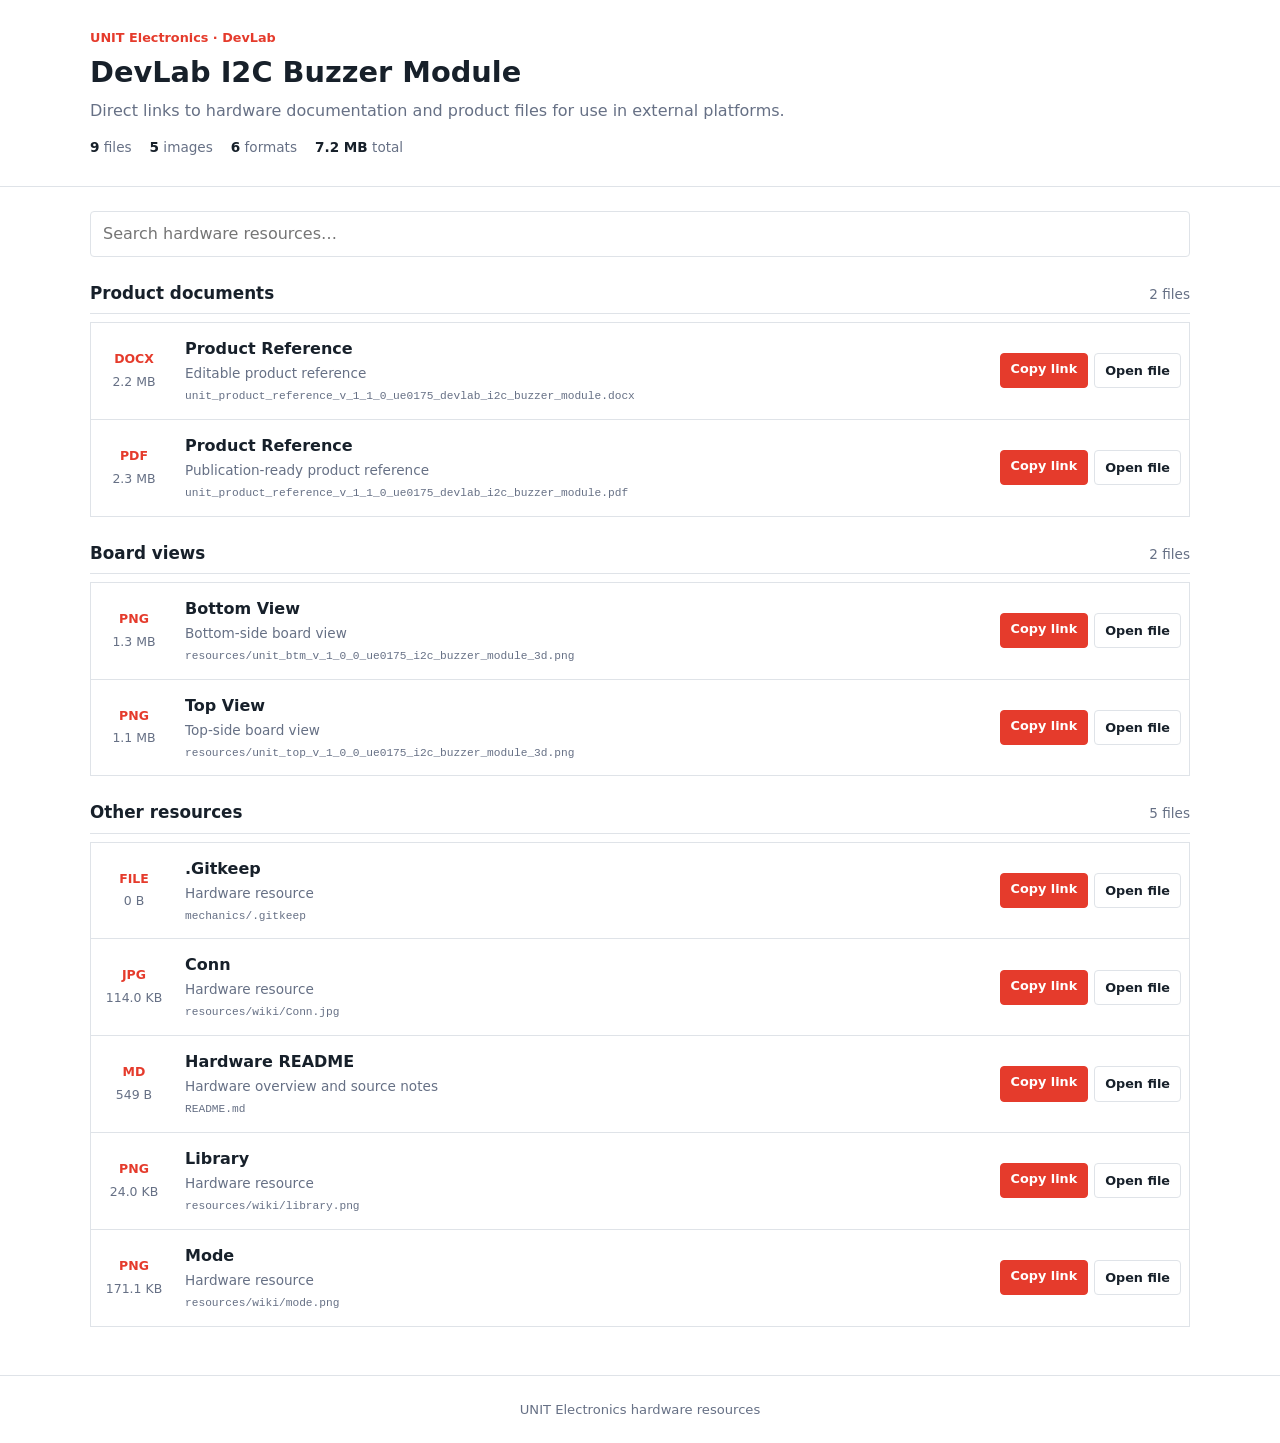
==== commit 3d3d40f9: "Auto-update hardware documentation" ====
--- a/docs/index.html
+++ b/docs/index.html
@@ -140,10 +140,10 @@
       <h1>DevLab I2C Buzzer Module</h1>
       <p class="subtitle">Direct links to hardware documentation and product files for use in external platforms.</p>
       <div class="summary" aria-label="Resource summary">
-        <span><strong>11</strong> files</span>
-        <span><strong>7</strong> images</span>
+        <span><strong>9</strong> files</span>
+        <span><strong>5</strong> images</span>
         <span><strong>6</strong> formats</span>
-        <span><strong>7.3 MB</strong> total</span>
+        <span><strong>7.2 MB</strong> total</span>
       </div>
     </div>
   </header>
@@ -195,25 +195,9 @@
       <section class="resource-section">
         <div class="section-heading">
           <h2>Board views</h2>
-          <span>4 files</span>
+          <span>2 files</span>
         </div>
         <div class="resource-list">
-        <article class="resource-item" data-search="bottom view resources/unit_btm_v_1_0_0_ue0175_i2c_buzzer_module_2d.png bottom-side board view">
-          <div class="file-meta">
-            <strong class="file-type">PNG</strong>
-            <span class="file-size">58.8 KB</span>
-          </div>
-          <div class="resource-details">
-            <h3>Bottom View</h3>
-            <p>Bottom-side board view</p>
-            <code title="resources/unit_btm_v_1_0_0_ue0175_i2c_buzzer_module_2d.png">resources/unit_btm_v_1_0_0_ue0175_i2c_buzzer_module_2d.png</code>
-          </div>
-          <div class="actions">
-            <button class="button primary copy-link" type="button" data-url="resources/unit_btm_v_1_0_0_ue0175_i2c_buzzer_module_2d.png">Copy link</button>
-            <a class="button" href="resources/unit_btm_v_1_0_0_ue0175_i2c_buzzer_module_2d.png" target="_blank" rel="noopener">Open file</a>
-          </div>
-        </article>
-
         <article class="resource-item" data-search="bottom view resources/unit_btm_v_1_0_0_ue0175_i2c_buzzer_module_3d.png bottom-side board view">
           <div class="file-meta">
             <strong class="file-type">PNG</strong>
@@ -227,22 +211,6 @@
           <div class="actions">
             <button class="button primary copy-link" type="button" data-url="resources/unit_btm_v_1_0_0_ue0175_i2c_buzzer_module_3d.png">Copy link</button>
             <a class="button" href="resources/unit_btm_v_1_0_0_ue0175_i2c_buzzer_module_3d.png" target="_blank" rel="noopener">Open file</a>
-          </div>
-        </article>
-
-        <article class="resource-item" data-search="top view resources/unit_top_v_1_0_0_ue0175_i2c_buzzer_module_2d.png top-side board view">
-          <div class="file-meta">
-            <strong class="file-type">PNG</strong>
-            <span class="file-size">52.9 KB</span>
-          </div>
-          <div class="resource-details">
-            <h3>Top View</h3>
-            <p>Top-side board view</p>
-            <code title="resources/unit_top_v_1_0_0_ue0175_i2c_buzzer_module_2d.png">resources/unit_top_v_1_0_0_ue0175_i2c_buzzer_module_2d.png</code>
-          </div>
-          <div class="actions">
-            <button class="button primary copy-link" type="button" data-url="resources/unit_top_v_1_0_0_ue0175_i2c_buzzer_module_2d.png">Copy link</button>
-            <a class="button" href="resources/unit_top_v_1_0_0_ue0175_i2c_buzzer_module_2d.png" target="_blank" rel="noopener">Open file</a>
           </div>
         </article>
 
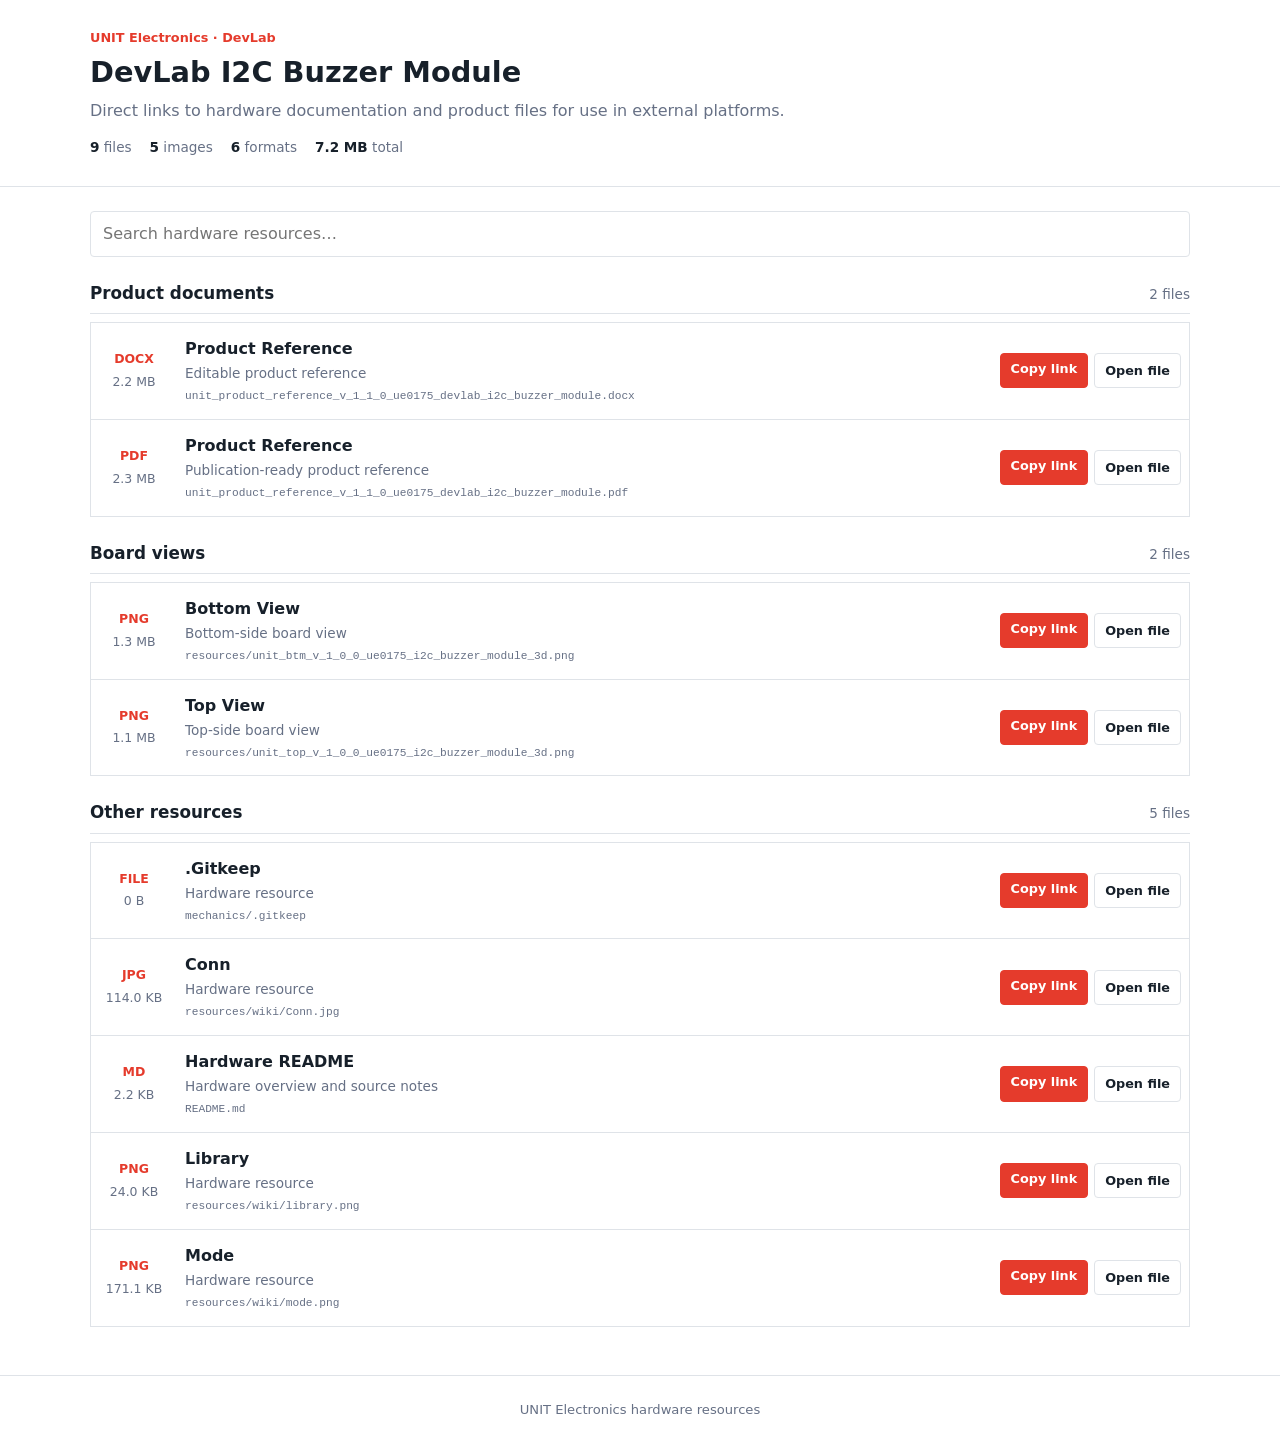
==== commit 37363ba1: "Auto-update hardware documentation" ====
--- a/docs/index.html
+++ b/docs/index.html
@@ -272,7 +272,7 @@
         <article class="resource-item" data-search="hardware readme readme.md hardware overview and source notes">
           <div class="file-meta">
             <strong class="file-type">MD</strong>
-            <span class="file-size">549 B</span>
+            <span class="file-size">2.2 KB</span>
           </div>
           <div class="resource-details">
             <h3>Hardware README</h3>
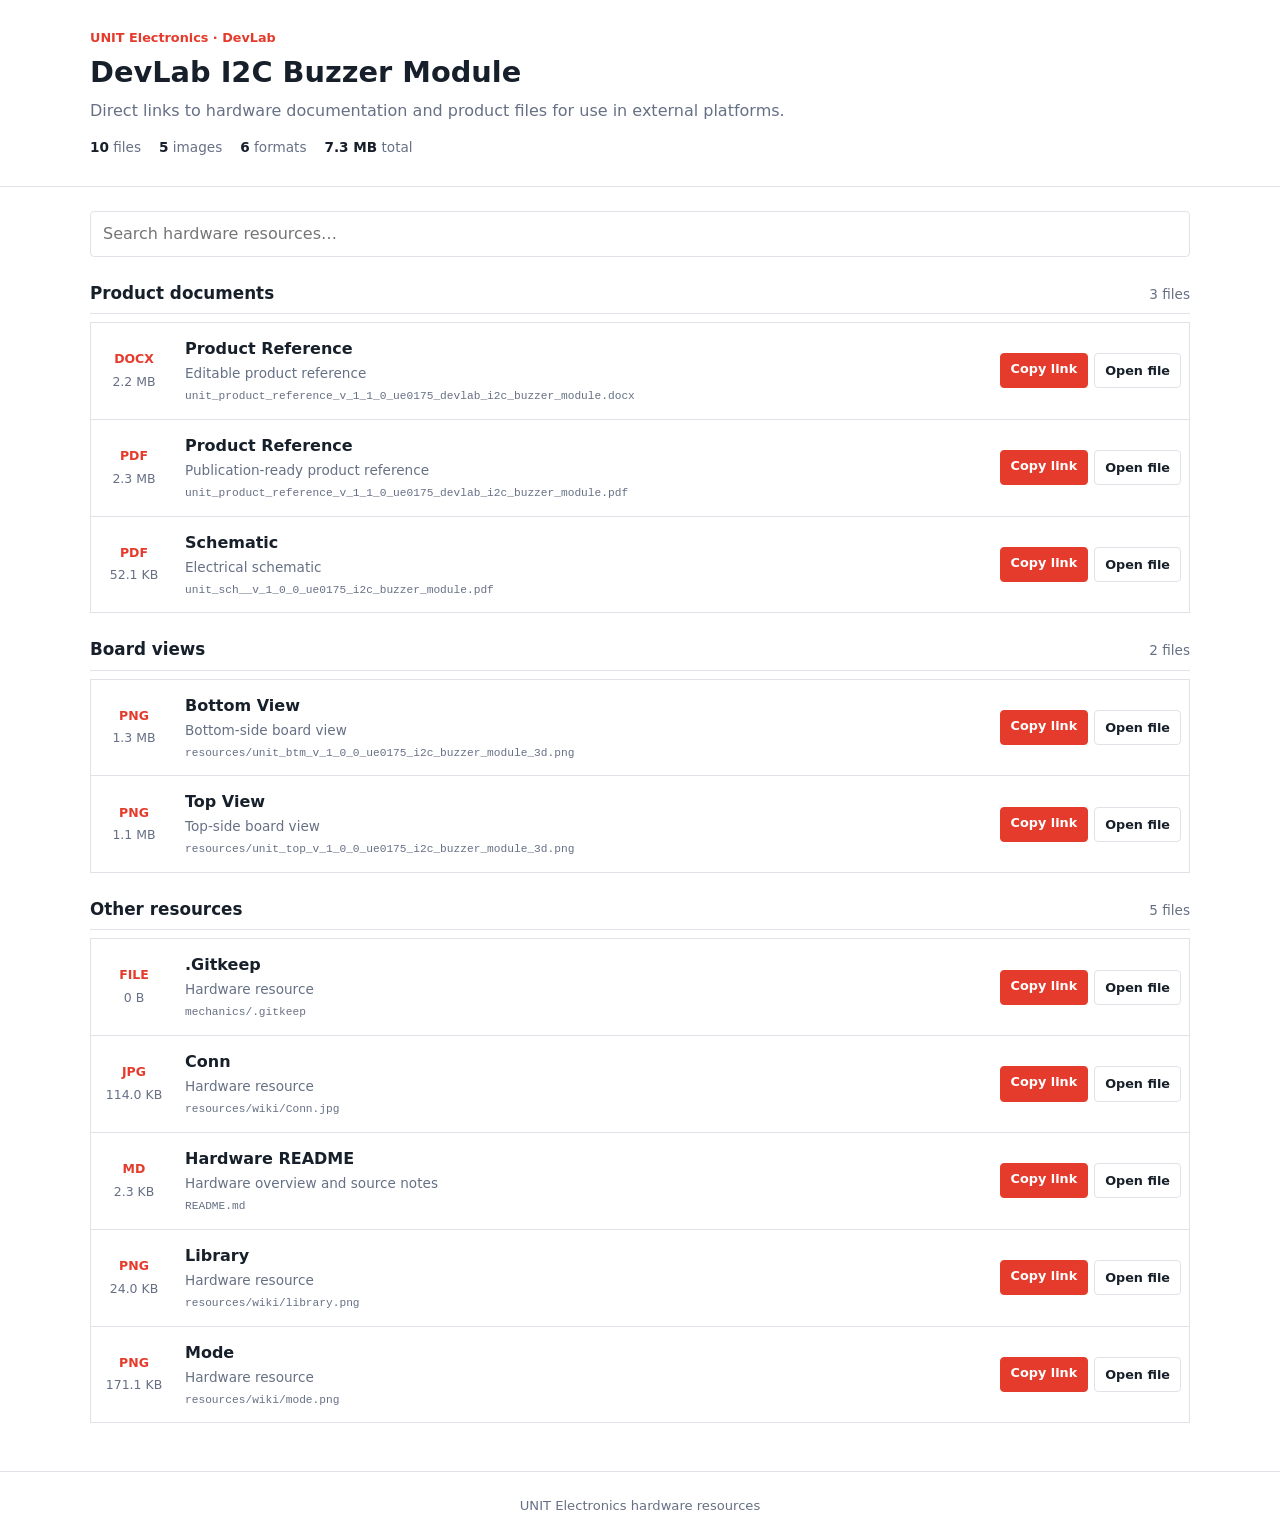
==== commit e8412155: "Auto-update hardware documentation" ====
--- a/docs/index.html
+++ b/docs/index.html
@@ -140,10 +140,10 @@
       <h1>DevLab I2C Buzzer Module</h1>
       <p class="subtitle">Direct links to hardware documentation and product files for use in external platforms.</p>
       <div class="summary" aria-label="Resource summary">
-        <span><strong>9</strong> files</span>
+        <span><strong>10</strong> files</span>
         <span><strong>5</strong> images</span>
         <span><strong>6</strong> formats</span>
-        <span><strong>7.2 MB</strong> total</span>
+        <span><strong>7.3 MB</strong> total</span>
       </div>
     </div>
   </header>
@@ -156,7 +156,7 @@
       <section class="resource-section">
         <div class="section-heading">
           <h2>Product documents</h2>
-          <span>2 files</span>
+          <span>3 files</span>
         </div>
         <div class="resource-list">
         <article class="resource-item" data-search="product reference unit_product_reference_v_1_1_0_ue0175_devlab_i2c_buzzer_module.docx editable product reference">
@@ -188,6 +188,22 @@
           <div class="actions">
             <button class="button primary copy-link" type="button" data-url="unit_product_reference_v_1_1_0_ue0175_devlab_i2c_buzzer_module.pdf">Copy link</button>
             <a class="button" href="unit_product_reference_v_1_1_0_ue0175_devlab_i2c_buzzer_module.pdf" target="_blank" rel="noopener">Open file</a>
+          </div>
+        </article>
+
+        <article class="resource-item" data-search="schematic unit_sch__v_1_0_0_ue0175_i2c_buzzer_module.pdf electrical schematic">
+          <div class="file-meta">
+            <strong class="file-type">PDF</strong>
+            <span class="file-size">52.1 KB</span>
+          </div>
+          <div class="resource-details">
+            <h3>Schematic</h3>
+            <p>Electrical schematic</p>
+            <code title="unit_sch__v_1_0_0_ue0175_i2c_buzzer_module.pdf">unit_sch__v_1_0_0_ue0175_i2c_buzzer_module.pdf</code>
+          </div>
+          <div class="actions">
+            <button class="button primary copy-link" type="button" data-url="unit_sch__v_1_0_0_ue0175_i2c_buzzer_module.pdf">Copy link</button>
+            <a class="button" href="unit_sch__v_1_0_0_ue0175_i2c_buzzer_module.pdf" target="_blank" rel="noopener">Open file</a>
           </div>
         </article>
         </div>
@@ -272,7 +288,7 @@
         <article class="resource-item" data-search="hardware readme readme.md hardware overview and source notes">
           <div class="file-meta">
             <strong class="file-type">MD</strong>
-            <span class="file-size">2.2 KB</span>
+            <span class="file-size">2.3 KB</span>
           </div>
           <div class="resource-details">
             <h3>Hardware README</h3>
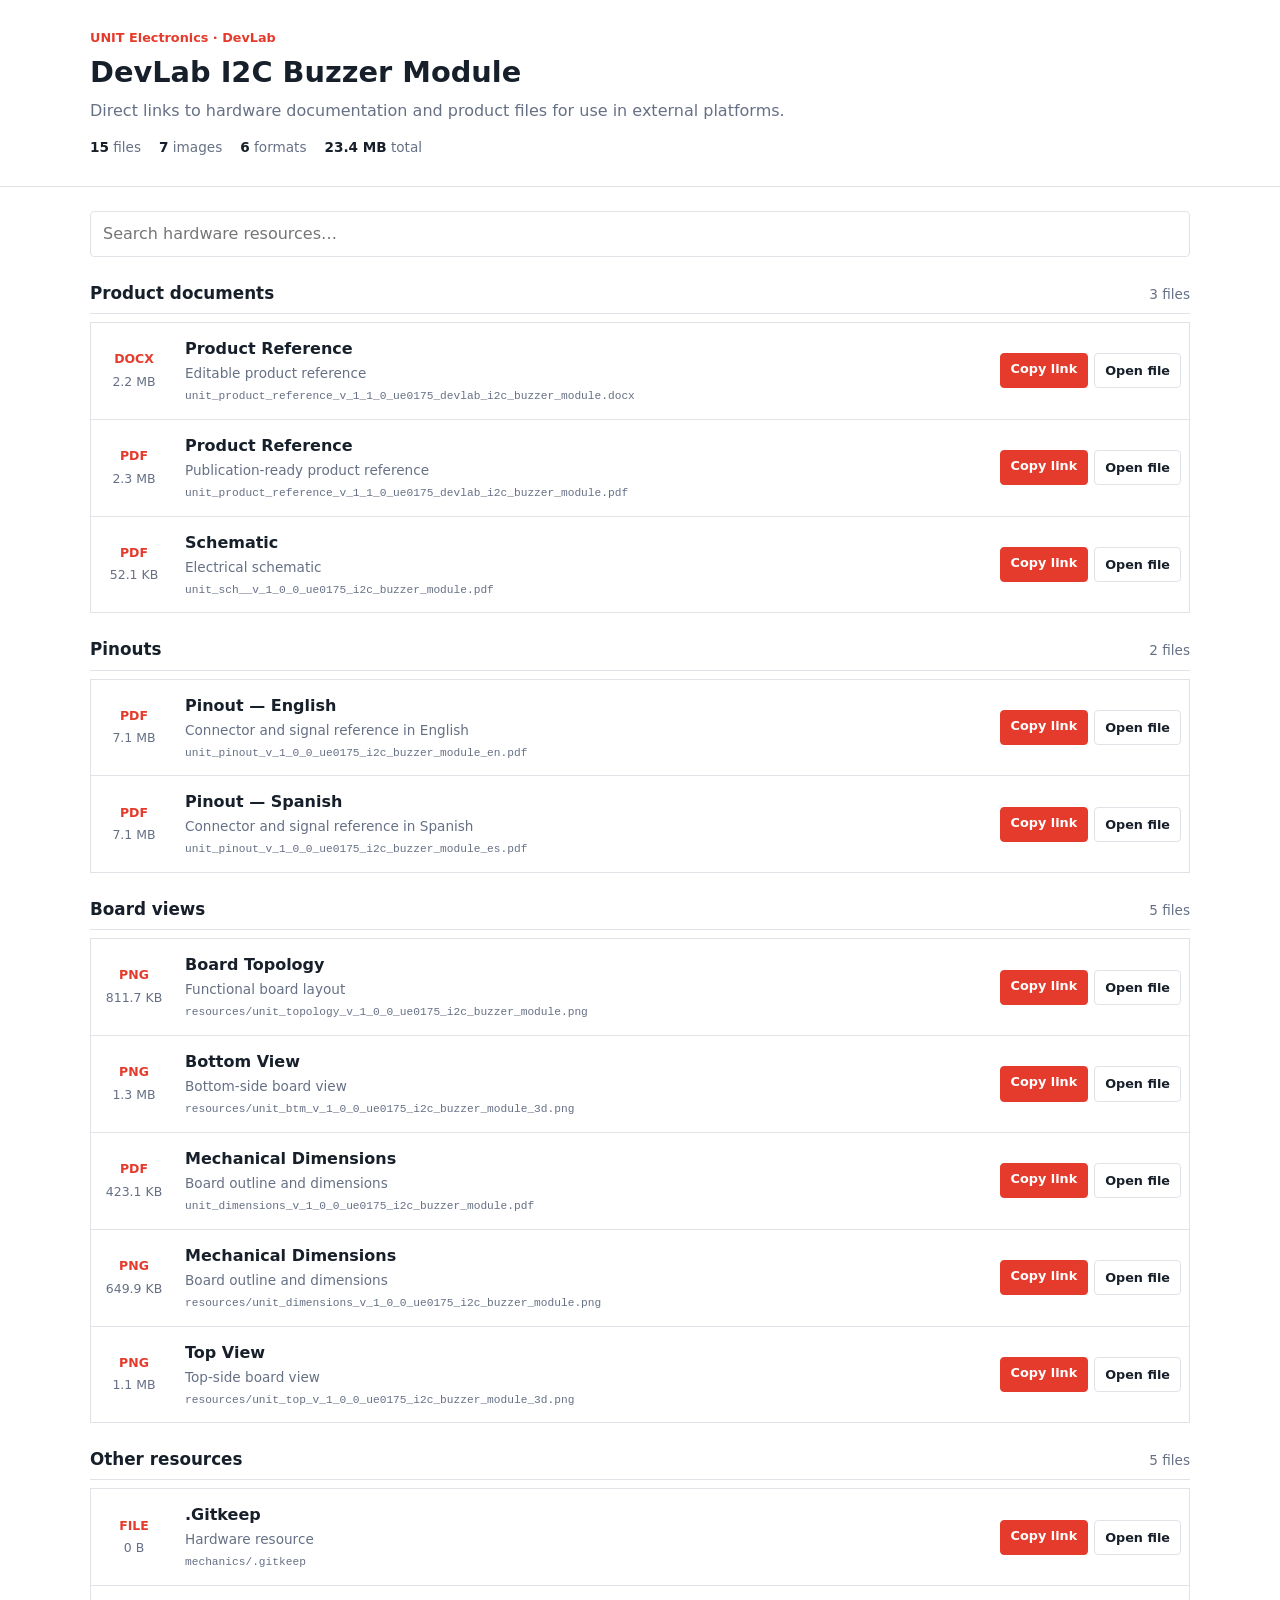
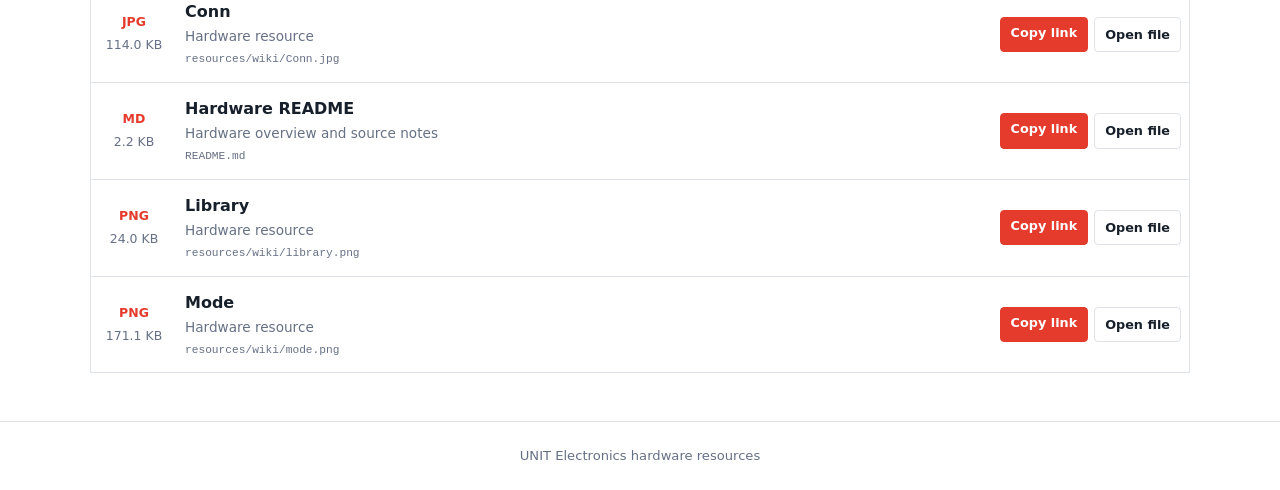
==== commit a90eef7f: "Auto-update hardware documentation" ====
--- a/docs/index.html
+++ b/docs/index.html
@@ -140,10 +140,10 @@
       <h1>DevLab I2C Buzzer Module</h1>
       <p class="subtitle">Direct links to hardware documentation and product files for use in external platforms.</p>
       <div class="summary" aria-label="Resource summary">
-        <span><strong>10</strong> files</span>
-        <span><strong>5</strong> images</span>
+        <span><strong>15</strong> files</span>
+        <span><strong>7</strong> images</span>
         <span><strong>6</strong> formats</span>
-        <span><strong>7.3 MB</strong> total</span>
+        <span><strong>23.4 MB</strong> total</span>
       </div>
     </div>
   </header>
@@ -210,10 +210,65 @@
       </section>
       <section class="resource-section">
         <div class="section-heading">
+          <h2>Pinouts</h2>
+          <span>2 files</span>
+        </div>
+        <div class="resource-list">
+        <article class="resource-item" data-search="pinout — english unit_pinout_v_1_0_0_ue0175_i2c_buzzer_module_en.pdf connector and signal reference in english">
+          <div class="file-meta">
+            <strong class="file-type">PDF</strong>
+            <span class="file-size">7.1 MB</span>
+          </div>
+          <div class="resource-details">
+            <h3>Pinout — English</h3>
+            <p>Connector and signal reference in English</p>
+            <code title="unit_pinout_v_1_0_0_ue0175_i2c_buzzer_module_en.pdf">unit_pinout_v_1_0_0_ue0175_i2c_buzzer_module_en.pdf</code>
+          </div>
+          <div class="actions">
+            <button class="button primary copy-link" type="button" data-url="unit_pinout_v_1_0_0_ue0175_i2c_buzzer_module_en.pdf">Copy link</button>
+            <a class="button" href="unit_pinout_v_1_0_0_ue0175_i2c_buzzer_module_en.pdf" target="_blank" rel="noopener">Open file</a>
+          </div>
+        </article>
+
+        <article class="resource-item" data-search="pinout — spanish unit_pinout_v_1_0_0_ue0175_i2c_buzzer_module_es.pdf connector and signal reference in spanish">
+          <div class="file-meta">
+            <strong class="file-type">PDF</strong>
+            <span class="file-size">7.1 MB</span>
+          </div>
+          <div class="resource-details">
+            <h3>Pinout — Spanish</h3>
+            <p>Connector and signal reference in Spanish</p>
+            <code title="unit_pinout_v_1_0_0_ue0175_i2c_buzzer_module_es.pdf">unit_pinout_v_1_0_0_ue0175_i2c_buzzer_module_es.pdf</code>
+          </div>
+          <div class="actions">
+            <button class="button primary copy-link" type="button" data-url="unit_pinout_v_1_0_0_ue0175_i2c_buzzer_module_es.pdf">Copy link</button>
+            <a class="button" href="unit_pinout_v_1_0_0_ue0175_i2c_buzzer_module_es.pdf" target="_blank" rel="noopener">Open file</a>
+          </div>
+        </article>
+        </div>
+      </section>
+      <section class="resource-section">
+        <div class="section-heading">
           <h2>Board views</h2>
-          <span>2 files</span>
+          <span>5 files</span>
         </div>
         <div class="resource-list">
+        <article class="resource-item" data-search="board topology resources/unit_topology_v_1_0_0_ue0175_i2c_buzzer_module.png functional board layout">
+          <div class="file-meta">
+            <strong class="file-type">PNG</strong>
+            <span class="file-size">811.7 KB</span>
+          </div>
+          <div class="resource-details">
+            <h3>Board Topology</h3>
+            <p>Functional board layout</p>
+            <code title="resources/unit_topology_v_1_0_0_ue0175_i2c_buzzer_module.png">resources/unit_topology_v_1_0_0_ue0175_i2c_buzzer_module.png</code>
+          </div>
+          <div class="actions">
+            <button class="button primary copy-link" type="button" data-url="resources/unit_topology_v_1_0_0_ue0175_i2c_buzzer_module.png">Copy link</button>
+            <a class="button" href="resources/unit_topology_v_1_0_0_ue0175_i2c_buzzer_module.png" target="_blank" rel="noopener">Open file</a>
+          </div>
+        </article>
+
         <article class="resource-item" data-search="bottom view resources/unit_btm_v_1_0_0_ue0175_i2c_buzzer_module_3d.png bottom-side board view">
           <div class="file-meta">
             <strong class="file-type">PNG</strong>
@@ -227,6 +282,38 @@
           <div class="actions">
             <button class="button primary copy-link" type="button" data-url="resources/unit_btm_v_1_0_0_ue0175_i2c_buzzer_module_3d.png">Copy link</button>
             <a class="button" href="resources/unit_btm_v_1_0_0_ue0175_i2c_buzzer_module_3d.png" target="_blank" rel="noopener">Open file</a>
+          </div>
+        </article>
+
+        <article class="resource-item" data-search="mechanical dimensions unit_dimensions_v_1_0_0_ue0175_i2c_buzzer_module.pdf board outline and dimensions">
+          <div class="file-meta">
+            <strong class="file-type">PDF</strong>
+            <span class="file-size">423.1 KB</span>
+          </div>
+          <div class="resource-details">
+            <h3>Mechanical Dimensions</h3>
+            <p>Board outline and dimensions</p>
+            <code title="unit_dimensions_v_1_0_0_ue0175_i2c_buzzer_module.pdf">unit_dimensions_v_1_0_0_ue0175_i2c_buzzer_module.pdf</code>
+          </div>
+          <div class="actions">
+            <button class="button primary copy-link" type="button" data-url="unit_dimensions_v_1_0_0_ue0175_i2c_buzzer_module.pdf">Copy link</button>
+            <a class="button" href="unit_dimensions_v_1_0_0_ue0175_i2c_buzzer_module.pdf" target="_blank" rel="noopener">Open file</a>
+          </div>
+        </article>
+
+        <article class="resource-item" data-search="mechanical dimensions resources/unit_dimensions_v_1_0_0_ue0175_i2c_buzzer_module.png board outline and dimensions">
+          <div class="file-meta">
+            <strong class="file-type">PNG</strong>
+            <span class="file-size">649.9 KB</span>
+          </div>
+          <div class="resource-details">
+            <h3>Mechanical Dimensions</h3>
+            <p>Board outline and dimensions</p>
+            <code title="resources/unit_dimensions_v_1_0_0_ue0175_i2c_buzzer_module.png">resources/unit_dimensions_v_1_0_0_ue0175_i2c_buzzer_module.png</code>
+          </div>
+          <div class="actions">
+            <button class="button primary copy-link" type="button" data-url="resources/unit_dimensions_v_1_0_0_ue0175_i2c_buzzer_module.png">Copy link</button>
+            <a class="button" href="resources/unit_dimensions_v_1_0_0_ue0175_i2c_buzzer_module.png" target="_blank" rel="noopener">Open file</a>
           </div>
         </article>
 
@@ -288,7 +375,7 @@
         <article class="resource-item" data-search="hardware readme readme.md hardware overview and source notes">
           <div class="file-meta">
             <strong class="file-type">MD</strong>
-            <span class="file-size">2.3 KB</span>
+            <span class="file-size">2.2 KB</span>
           </div>
           <div class="resource-details">
             <h3>Hardware README</h3>
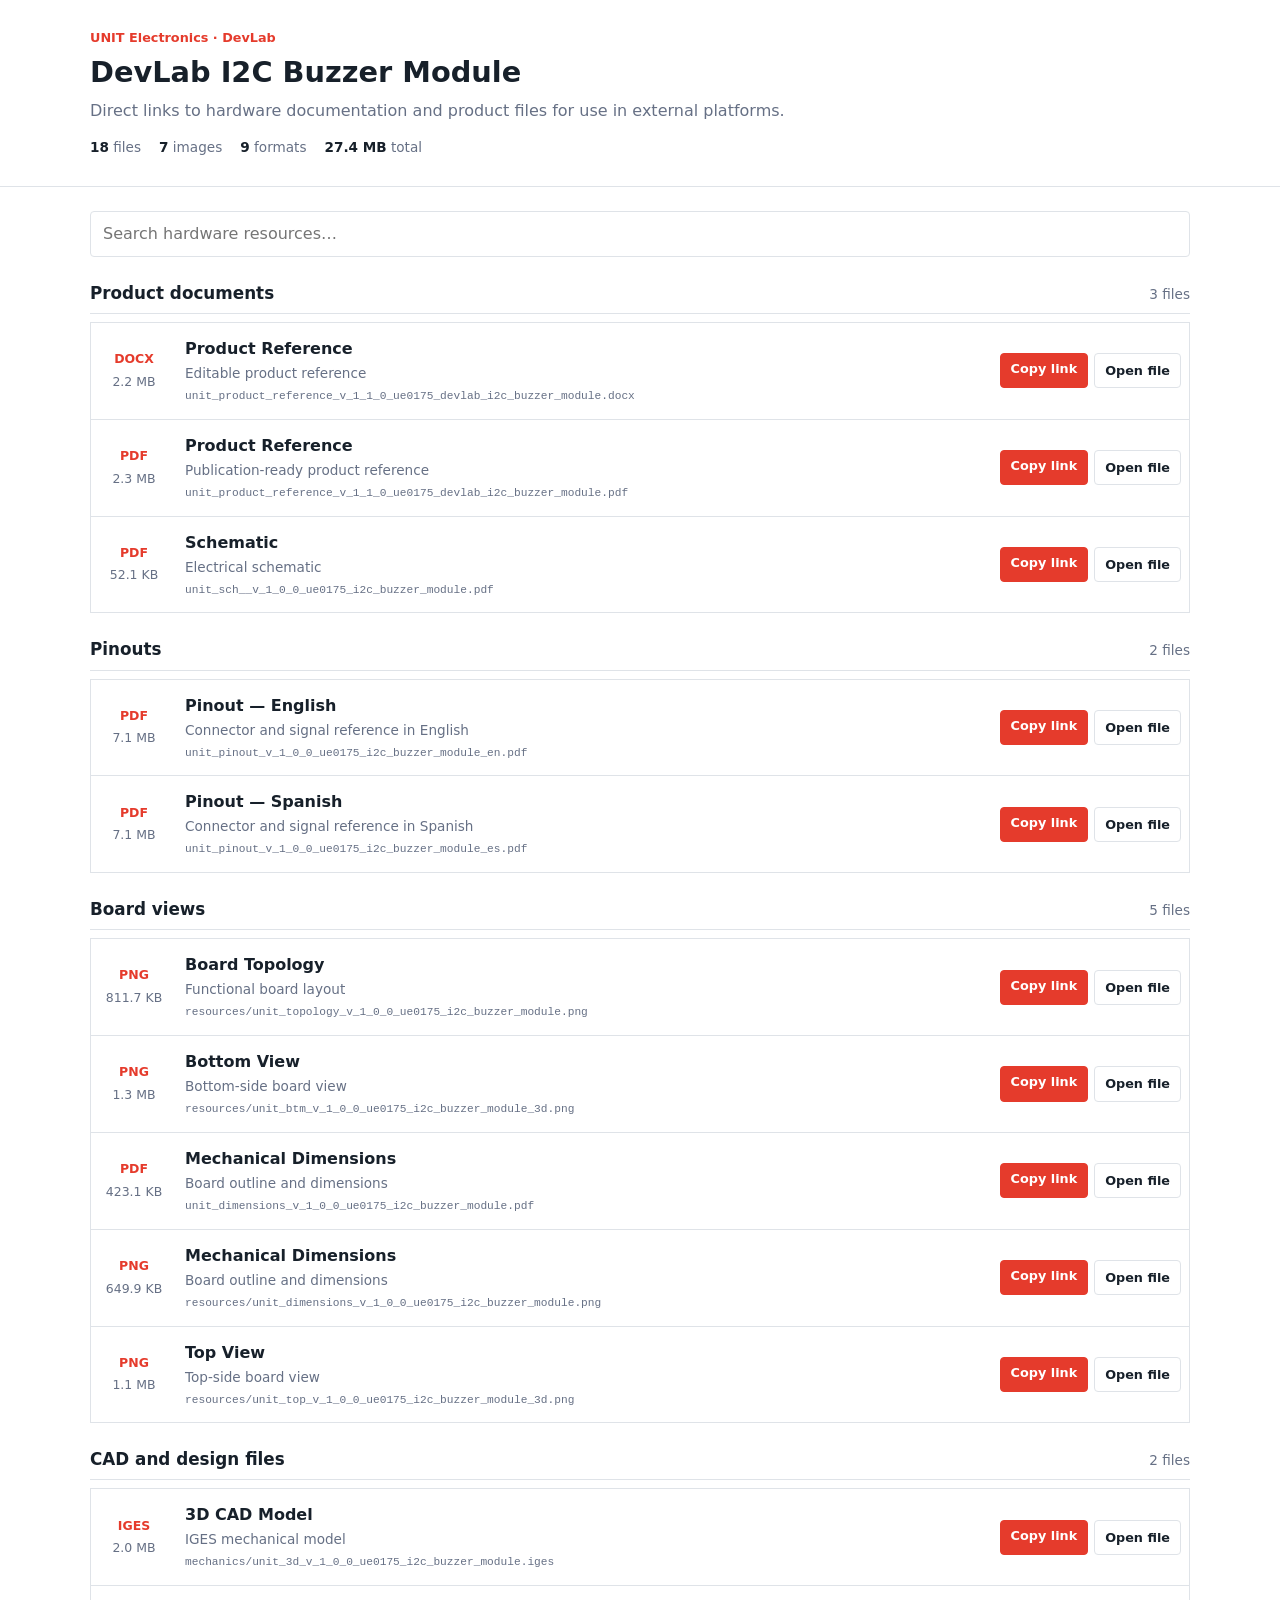
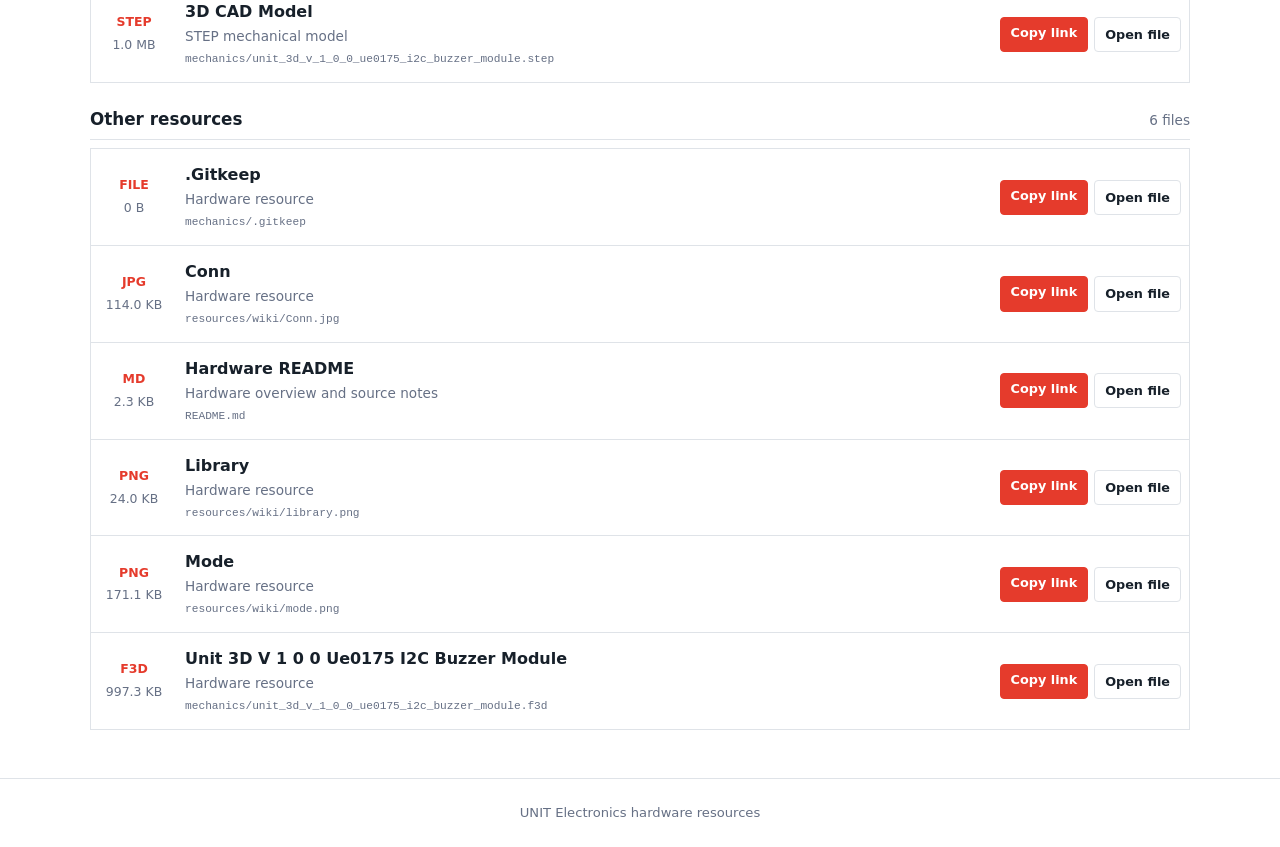
==== commit 57a74087: "Auto-update hardware documentation" ====
--- a/docs/index.html
+++ b/docs/index.html
@@ -140,10 +140,10 @@
       <h1>DevLab I2C Buzzer Module</h1>
       <p class="subtitle">Direct links to hardware documentation and product files for use in external platforms.</p>
       <div class="summary" aria-label="Resource summary">
-        <span><strong>15</strong> files</span>
+        <span><strong>18</strong> files</span>
         <span><strong>7</strong> images</span>
-        <span><strong>6</strong> formats</span>
-        <span><strong>23.4 MB</strong> total</span>
+        <span><strong>9</strong> formats</span>
+        <span><strong>27.4 MB</strong> total</span>
       </div>
     </div>
   </header>
@@ -336,8 +336,47 @@
       </section>
       <section class="resource-section">
         <div class="section-heading">
+          <h2>CAD and design files</h2>
+          <span>2 files</span>
+        </div>
+        <div class="resource-list">
+        <article class="resource-item" data-search="3d cad model mechanics/unit_3d_v_1_0_0_ue0175_i2c_buzzer_module.iges iges mechanical model">
+          <div class="file-meta">
+            <strong class="file-type">IGES</strong>
+            <span class="file-size">2.0 MB</span>
+          </div>
+          <div class="resource-details">
+            <h3>3D CAD Model</h3>
+            <p>IGES mechanical model</p>
+            <code title="mechanics/unit_3d_v_1_0_0_ue0175_i2c_buzzer_module.iges">mechanics/unit_3d_v_1_0_0_ue0175_i2c_buzzer_module.iges</code>
+          </div>
+          <div class="actions">
+            <button class="button primary copy-link" type="button" data-url="mechanics/unit_3d_v_1_0_0_ue0175_i2c_buzzer_module.iges">Copy link</button>
+            <a class="button" href="mechanics/unit_3d_v_1_0_0_ue0175_i2c_buzzer_module.iges" target="_blank" rel="noopener">Open file</a>
+          </div>
+        </article>
+
+        <article class="resource-item" data-search="3d cad model mechanics/unit_3d_v_1_0_0_ue0175_i2c_buzzer_module.step step mechanical model">
+          <div class="file-meta">
+            <strong class="file-type">STEP</strong>
+            <span class="file-size">1.0 MB</span>
+          </div>
+          <div class="resource-details">
+            <h3>3D CAD Model</h3>
+            <p>STEP mechanical model</p>
+            <code title="mechanics/unit_3d_v_1_0_0_ue0175_i2c_buzzer_module.step">mechanics/unit_3d_v_1_0_0_ue0175_i2c_buzzer_module.step</code>
+          </div>
+          <div class="actions">
+            <button class="button primary copy-link" type="button" data-url="mechanics/unit_3d_v_1_0_0_ue0175_i2c_buzzer_module.step">Copy link</button>
+            <a class="button" href="mechanics/unit_3d_v_1_0_0_ue0175_i2c_buzzer_module.step" target="_blank" rel="noopener">Open file</a>
+          </div>
+        </article>
+        </div>
+      </section>
+      <section class="resource-section">
+        <div class="section-heading">
           <h2>Other resources</h2>
-          <span>5 files</span>
+          <span>6 files</span>
         </div>
         <div class="resource-list">
         <article class="resource-item" data-search=".gitkeep mechanics/.gitkeep hardware resource">
@@ -375,7 +414,7 @@
         <article class="resource-item" data-search="hardware readme readme.md hardware overview and source notes">
           <div class="file-meta">
             <strong class="file-type">MD</strong>
-            <span class="file-size">2.2 KB</span>
+            <span class="file-size">2.3 KB</span>
           </div>
           <div class="resource-details">
             <h3>Hardware README</h3>
@@ -417,6 +456,22 @@
           <div class="actions">
             <button class="button primary copy-link" type="button" data-url="resources/wiki/mode.png">Copy link</button>
             <a class="button" href="resources/wiki/mode.png" target="_blank" rel="noopener">Open file</a>
+          </div>
+        </article>
+
+        <article class="resource-item" data-search="unit 3d v 1 0 0 ue0175 i2c buzzer module mechanics/unit_3d_v_1_0_0_ue0175_i2c_buzzer_module.f3d hardware resource">
+          <div class="file-meta">
+            <strong class="file-type">F3D</strong>
+            <span class="file-size">997.3 KB</span>
+          </div>
+          <div class="resource-details">
+            <h3>Unit 3D V 1 0 0 Ue0175 I2C Buzzer Module</h3>
+            <p>Hardware resource</p>
+            <code title="mechanics/unit_3d_v_1_0_0_ue0175_i2c_buzzer_module.f3d">mechanics/unit_3d_v_1_0_0_ue0175_i2c_buzzer_module.f3d</code>
+          </div>
+          <div class="actions">
+            <button class="button primary copy-link" type="button" data-url="mechanics/unit_3d_v_1_0_0_ue0175_i2c_buzzer_module.f3d">Copy link</button>
+            <a class="button" href="mechanics/unit_3d_v_1_0_0_ue0175_i2c_buzzer_module.f3d" target="_blank" rel="noopener">Open file</a>
           </div>
         </article>
         </div>
